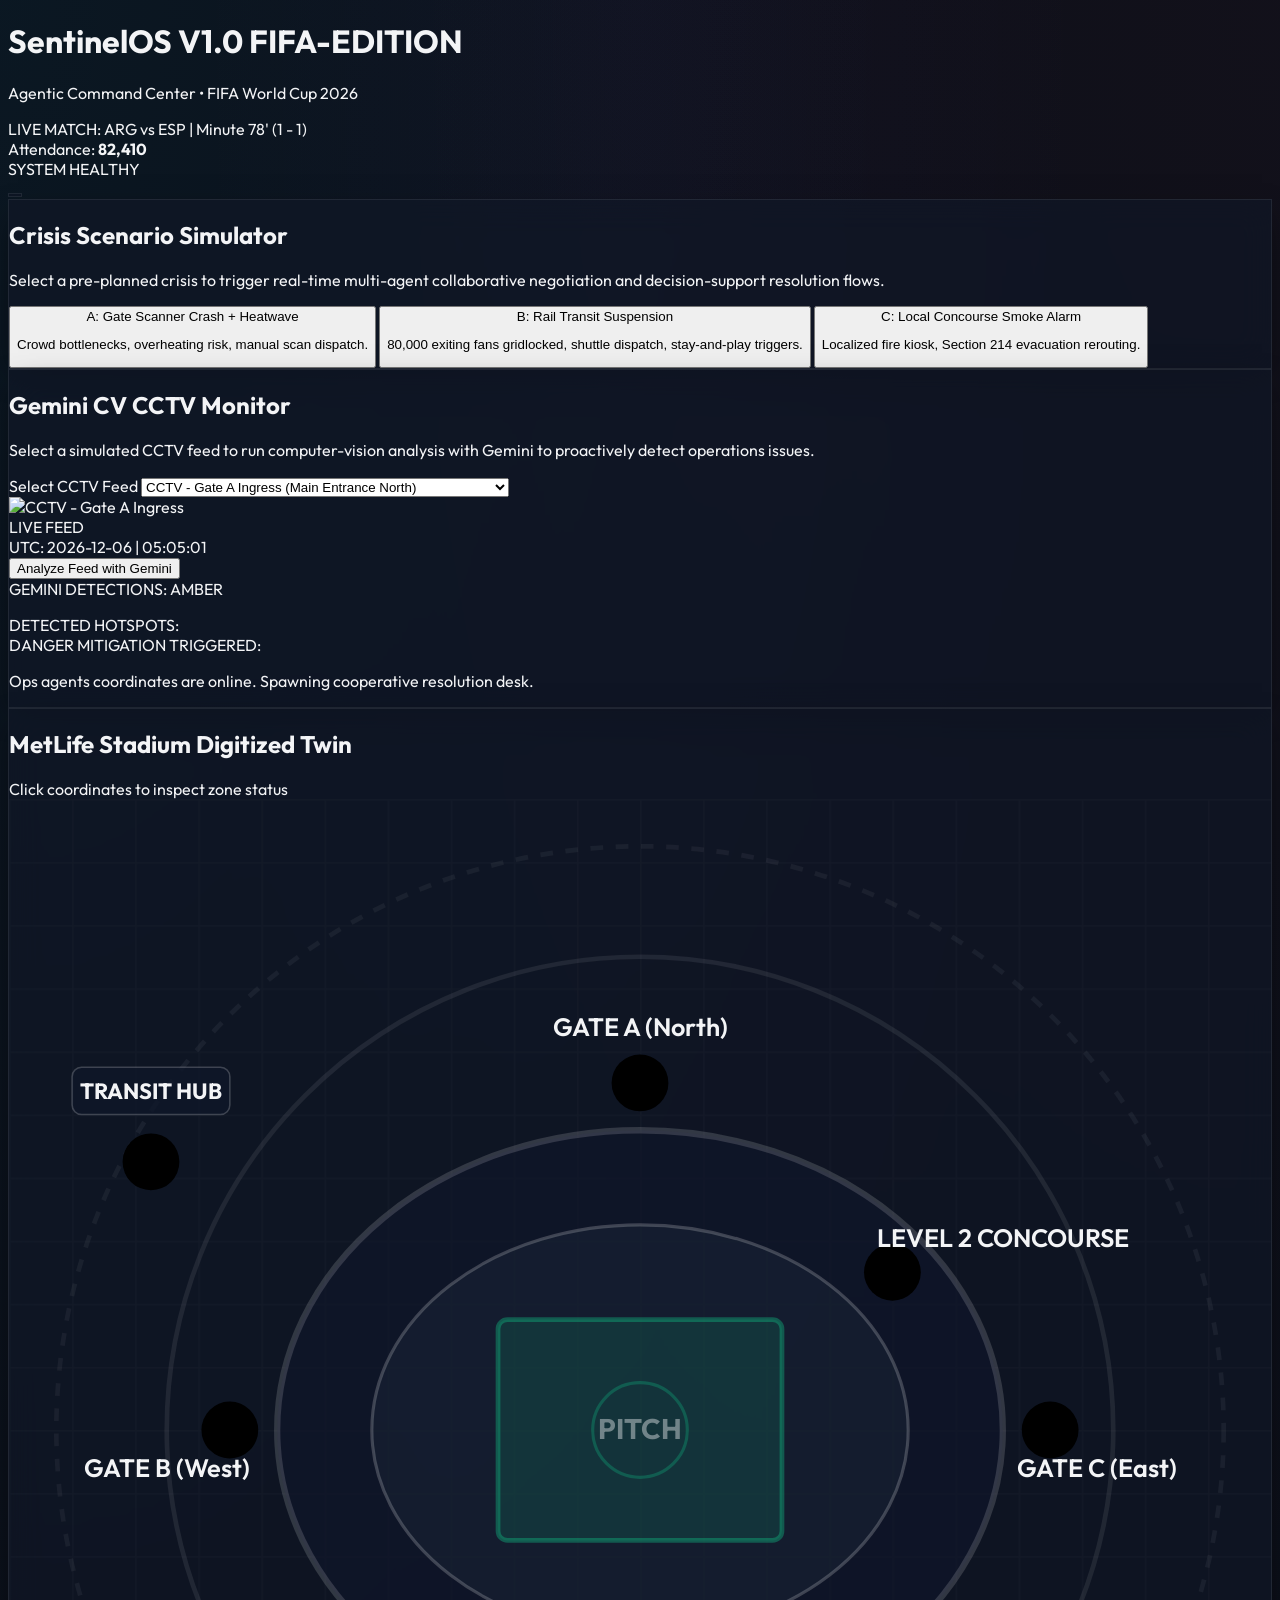
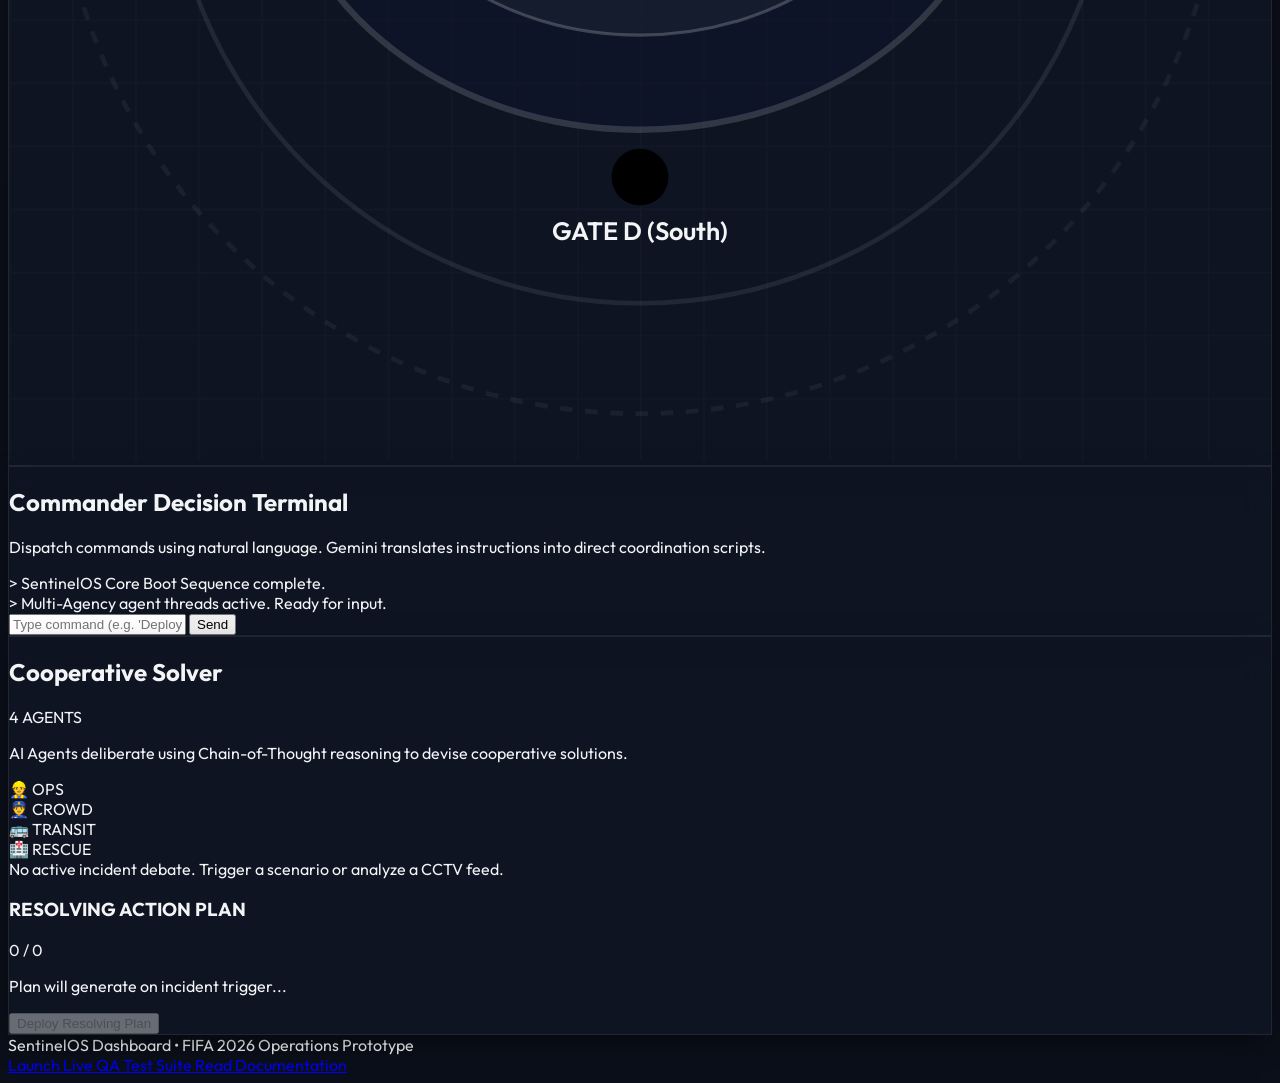
==== index.html @ 708c6722 "Initial commit: SentinelOS agentic command center for FIFA 2026" ====
<!DOCTYPE html>
<html lang="en">
<head>
  <meta charset="UTF-8">
  <meta name="viewport" content="width=device-width, initial-scale=1.0">
  <title>SentinelOS - FIFA World Cup 2026 Smart Stadium Command Center</title>
  
  <!-- SEO Meta Tags -->
  <meta name="description" content="An agentic multi-agent operational command center powered by Google Gemini for FIFA 2026 Smart Stadium Operations. Multimodal CCTV analysis, transit coordination, crowd dynamics, and emergency dispatch.">
  <meta name="author" content="Antigravity Elite Hackathon Team">

  <!-- Google Fonts -->
  <link rel="preconnect" href="https://fonts.googleapis.com">
  <link rel="preconnect" href="https://fonts.gstatic.com" crossorigin>
  <link href="https://fonts.googleapis.com/css2?family=Inter:wght@300;400;500;600;700&family=Outfit:wght@400;500;600;700;800&display=swap" rel="stylesheet">
  
  <!-- Tailwind CSS CDN -->
  <script src="https://cdn.tailwindcss.com"></script>
  <script>
    tailwind.config = {
      theme: {
        extend: {
          fontFamily: {
            sans: ['Inter', 'sans-serif'],
            display: ['Outfit', 'sans-serif'],
          }
        }
      }
    }
  </script>

  <!-- Lucide Icons -->
  <script src="https://unpkg.com/lucide@latest"></script>

  <!-- Custom Styles -->
  <link rel="stylesheet" href="styles.css">
</head>
<body class="min-h-screen flex flex-col font-sans">
  
  <!-- Header Bar -->
  <header class="w-full py-4 px-6 border-b border-[rgba(255,255,255,0.08)] bg-[rgba(10,15,25,0.8)] backdrop-blur-md sticky top-0 z-40 flex flex-wrap items-center justify-between gap-4">
    <div class="flex items-center gap-3">
      <div class="w-10 h-10 rounded-xl bg-gradient-to-tr from-cyan-500 to-purple-600 flex items-center justify-center shadow-lg shadow-cyan-500/20">
        <i data-lucide="shield" class="w-6 h-6 text-white"></i>
      </div>
      <div>
        <h1 class="text-xl font-bold font-display tracking-tight text-white flex items-center gap-2">
          SentinelOS 
          <span class="text-xs px-2 py-0.5 rounded-full bg-cyan-500/10 border border-cyan-500/30 text-cyan-400 font-sans font-medium">V1.0 FIFA-EDITION</span>
        </h1>
        <p class="text-xs text-gray-400">Agentic Command Center • FIFA World Cup 2026</p>
      </div>
    </div>

    <!-- Match Information / Match Status Dashboard -->
    <div class="hidden md:flex items-center gap-6 text-sm">
      <div class="px-4 py-2 rounded-xl bg-gray-900/50 border border-[rgba(255,255,255,0.05)] flex items-center gap-3">
        <span class="w-2.5 h-2.5 rounded-full bg-red-500 animate-pulse"></span>
        <span class="font-medium text-gray-200">LIVE MATCH: ARG vs ESP</span>
        <span class="text-gray-500">|</span>
        <span class="text-gray-300 font-mono">Minute 78' (1 - 1)</span>
      </div>
      <div class="flex items-center gap-2 text-gray-400">
        <i data-lucide="users" class="w-4 h-4 text-cyan-400"></i>
        <span>Attendance: <strong class="text-gray-200">82,410</strong></span>
      </div>
    </div>

    <!-- Right Controls -->
    <div class="flex items-center gap-3">
      <!-- Status Pill -->
      <div id="system-status-pill" class="flex items-center gap-2 px-3 py-1.5 rounded-full bg-emerald-500/10 border border-emerald-500/30 text-emerald-400 text-xs font-semibold">
        <span class="w-2 h-2 rounded-full bg-emerald-400 animate-ping"></span>
        <span>SYSTEM HEALTHY</span>
      </div>

      <!-- Config Button -->
      <button id="open-config-btn" class="p-2 rounded-xl glass-panel hover:bg-gray-800 text-gray-300 transition-all" aria-label="Open AI Model Configuration">
        <i data-lucide="settings" class="w-5 h-5"></i>
      </button>
    </div>
  </header>

  <!-- Main Layout Grid -->
  <main class="flex-1 p-6 grid grid-cols-1 lg:grid-cols-12 gap-6 max-w-[1800px] w-full mx-auto">
    
    <!-- LEFT COLUMN: Simulator Controls & CCTV Analytics (4 Columns) -->
    <section class="lg:col-span-4 flex flex-col gap-6" aria-label="Operations Control & CCTV Analytics">
      
      <!-- Incident Simulation Deck -->
      <div class="glass-panel p-5 rounded-2xl">
        <h2 class="text-lg font-bold font-display text-white mb-3 flex items-center gap-2">
          <i data-lucide="activity" class="w-5 h-5 text-purple-400"></i>
          Crisis Scenario Simulator
        </h2>
        <p class="text-xs text-gray-400 mb-4">
          Select a pre-planned crisis to trigger real-time multi-agent collaborative negotiation and decision-support resolution flows.
        </p>
        <div class="flex flex-col gap-3">
          <button onclick="triggerScenario('scenario-gate-bottleneck')" class="w-full text-left p-3 rounded-xl border border-[rgba(255,255,255,0.06)] hover:border-red-500/50 hover:bg-red-500/5 transition-all group flex items-start gap-3">
            <span class="p-2 rounded-lg bg-red-500/10 text-red-400 group-hover:scale-110 transition-transform">
              <i data-lucide="alert-triangle" class="w-4 h-4"></i>
            </span>
            <div>
              <div class="text-sm font-semibold text-gray-200">A: Gate Scanner Crash + Heatwave</div>
              <p class="text-xs text-gray-400 mt-0.5">Crowd bottlenecks, overheating risk, manual scan dispatch.</p>
            </div>
          </button>

          <button onclick="triggerScenario('scenario-transit-suspension')" class="w-full text-left p-3 rounded-xl border border-[rgba(255,255,255,0.06)] hover:border-amber-500/50 hover:bg-amber-500/5 transition-all group flex items-start gap-3">
            <span class="p-2 rounded-lg bg-amber-500/10 text-amber-400 group-hover:scale-110 transition-transform">
              <i data-lucide="train" class="w-4 h-4"></i>
            </span>
            <div>
              <div class="text-sm font-semibold text-gray-200">B: Rail Transit Suspension</div>
              <p class="text-xs text-gray-400 mt-0.5">80,000 exiting fans gridlocked, shuttle dispatch, stay-and-play triggers.</p>
            </div>
          </button>

          <button onclick="triggerScenario('scenario-fire-hazard')" class="w-full text-left p-3 rounded-xl border border-[rgba(255,255,255,0.06)] hover:border-orange-500/50 hover:bg-orange-500/5 transition-all group flex items-start gap-3">
            <span class="p-2 rounded-lg bg-orange-500/10 text-orange-400 group-hover:scale-110 transition-transform">
              <i data-lucide="flame" class="w-4 h-4"></i>
            </span>
            <div>
              <div class="text-sm font-semibold text-gray-200">C: Local Concourse Smoke Alarm</div>
              <p class="text-xs text-gray-400 mt-0.5">Localized fire kiosk, Section 214 evacuation rerouting.</p>
            </div>
          </button>
        </div>
      </div>

      <!-- Multimodal CCTV Analytics Module -->
      <div class="glass-panel p-5 rounded-2xl flex-1 flex flex-col">
        <h2 class="text-lg font-bold font-display text-white mb-3 flex items-center gap-2">
          <i data-lucide="eye" class="w-5 h-5 text-cyan-400"></i>
          Gemini CV CCTV Monitor
        </h2>
        <p class="text-xs text-gray-400 mb-4">
          Select a simulated CCTV feed to run computer-vision analysis with Gemini to proactively detect operations issues.
        </p>

        <!-- CCTV Selector -->
        <label for="cctv-feed-select" class="sr-only">Select CCTV Feed</label>
        <select id="cctv-feed-select" class="w-full bg-gray-900 border border-[rgba(255,255,255,0.1)] rounded-xl py-2 px-3 text-sm text-gray-200 focus:outline-none focus:border-cyan-400 mb-4">
          <!-- Populated by JS -->
        </select>

        <!-- Image Container -->
        <div class="relative w-full aspect-video rounded-xl overflow-hidden border border-[rgba(255,255,255,0.08)] bg-gray-950 mb-4">
          <img id="cctv-preview-image" src="" alt="Selected CCTV stream" class="w-full h-full object-cover">
          <div class="absolute top-3 left-3 bg-red-600/90 text-white font-mono text-[10px] px-2 py-0.5 rounded flex items-center gap-1.5 shadow">
            <span class="w-1.5 h-1.5 rounded-full bg-white animate-ping"></span>
            <span>LIVE FEED</span>
          </div>
          <div id="cctv-time" class="absolute bottom-3 right-3 bg-black/60 backdrop-blur font-mono text-[10px] px-2 py-0.5 rounded text-gray-300">
            <!-- Populated by JS -->
          </div>
        </div>

        <button id="cctv-analyze-btn" class="w-full py-2.5 px-4 rounded-xl bg-gradient-to-r from-cyan-500 to-blue-600 hover:from-cyan-400 hover:to-blue-500 text-white text-sm font-semibold flex items-center justify-center gap-2 shadow-lg shadow-cyan-500/25 transition-all">
          <i data-lucide="sparkles" class="w-4 h-4"></i>
          Analyze Feed with Gemini
        </button>

        <!-- Analysis Outputs (Hidden by default, shown on trigger) -->
        <div id="cctv-result-container" class="mt-4 flex-1 border-t border-[rgba(255,255,255,0.08)] pt-4 hidden flex-col gap-3">
          <div class="flex items-center justify-between">
            <span class="text-xs font-semibold text-gray-400">GEMINI DETECTIONS:</span>
            <span id="cv-threat-badge" class="text-[10px] px-2 py-0.5 rounded-full font-bold">AMBER</span>
          </div>
          
          <div class="p-3 bg-gray-900/60 border border-[rgba(255,255,255,0.04)] rounded-lg">
            <p id="cv-analysis-summary" class="text-xs text-gray-300 leading-relaxed"></p>
          </div>

          <!-- Highlight Coordinates list -->
          <div class="flex flex-col gap-1.5">
            <span class="text-[10px] font-bold text-gray-400">DETECTED HOTSPOTS:</span>
            <div id="cv-hotspots" class="grid grid-cols-2 gap-2">
              <!-- Populated by JS -->
            </div>
          </div>

          <!-- Action Dispatch Alert -->
          <div class="mt-auto p-3 bg-cyan-950/30 border border-cyan-800/30 rounded-xl flex items-start gap-2.5">
            <i data-lucide="bot" class="w-5 h-5 text-cyan-400 shrink-0 mt-0.5"></i>
            <div>
              <span class="text-[10px] font-bold text-cyan-400 block">DANGER MITIGATION TRIGGERED:</span>
              <p class="text-xs text-cyan-100">Ops agents coordinates are online. Spawning cooperative resolution desk.</p>
            </div>
          </div>
        </div>
      </div>
    </section>

    <!-- CENTER COLUMN: Interactive SVG Map & Natural Language Command Console (5 Columns) -->
    <section class="lg:col-span-5 flex flex-col gap-6" aria-label="Stadium Floor Plan & Operations Terminal">
      
      <!-- Interactive Stadium Map -->
      <div class="glass-panel p-5 rounded-2xl flex flex-col">
        <div class="flex items-center justify-between mb-4">
          <h2 class="text-lg font-bold font-display text-white flex items-center gap-2">
            <i data-lucide="map" class="w-5 h-5 text-cyan-400"></i>
            MetLife Stadium Digitized Twin
          </h2>
          <span class="text-[10px] text-gray-400">Click coordinates to inspect zone status</span>
        </div>

        <!-- SVG Map Plane -->
        <div class="relative w-full bg-gray-950 border border-[rgba(255,255,255,0.06)] rounded-xl aspect-square flex items-center justify-center p-4">
          
          <svg viewBox="0 0 400 400" class="w-full h-full text-gray-700 max-h-[360px]" aria-label="Interactive Stadium Map Grid">
            <!-- Grid Lines -->
            <defs>
              <pattern id="grid" width="20" height="20" patternUnits="userSpaceOnUse">
                <path d="M 20 0 L 0 0 0 20" fill="none" stroke="rgba(255, 255, 255, 0.02)" stroke-width="1"/>
              </pattern>
            </defs>
            <rect width="100%" height="100%" fill="url(#grid)" />

            <!-- Outer Transit Plaza Boundaries -->
            <circle cx="200" cy="200" r="185" fill="none" stroke="rgba(255, 255, 255, 0.05)" stroke-width="1.5" stroke-dasharray="4 4" />
            <circle cx="200" cy="200" r="150" fill="none" stroke="rgba(255, 255, 255, 0.08)" stroke-width="1.5" />

            <!-- Stadium Outer Bowl -->
            <ellipse cx="200" cy="200" rx="115" ry="95" fill="rgba(15, 23, 42, 0.6)" stroke="rgba(255, 255, 255, 0.15)" stroke-width="2" />
            <!-- Stadium Inner Seating Bowl -->
            <ellipse cx="200" cy="200" rx="85" ry="65" fill="rgba(30, 41, 59, 0.4)" stroke="rgba(255, 255, 255, 0.2)" stroke-width="1" />
            <!-- Football Pitch -->
            <rect x="155" y="165" width="90" height="70" rx="3" fill="rgba(16, 185, 129, 0.15)" stroke="rgba(16, 185, 129, 0.4)" stroke-width="1.5" />
            <circle cx="200" cy="200" r="15" fill="none" stroke="rgba(16, 185, 129, 0.3)" />

            <!-- Labels -->
            <text x="200" y="203" fill="rgba(255,255,255,0.4)" font-size="9" text-anchor="middle" font-weight="bold">PITCH</text>

            <!-- Map Interactive Hotspots -->
            <!-- Gate A (North) -->
            <g class="map-hotspot" id="hotspot-gate-a" onclick="inspectHotspot('Gate A')">
              <circle cx="200" cy="90" r="9" class="pulse-green" />
              <text x="200" y="75" fill="#f3f4f6" font-size="8" text-anchor="middle" font-weight="600">GATE A (North)</text>
            </g>

            <!-- Gate B (West) -->
            <g class="map-hotspot" id="hotspot-gate-b" onclick="inspectHotspot('Gate B')">
              <circle cx="70" cy="200" r="9" class="pulse-green" />
              <text x="50" y="215" fill="#f3f4f6" font-size="8" text-anchor="middle" font-weight="600">GATE B (West)</text>
            </g>

            <!-- Gate C (East) -->
            <g class="map-hotspot" id="hotspot-gate-c" onclick="inspectHotspot('Gate C')">
              <circle cx="330" cy="200" r="9" class="pulse-green" />
              <text x="345" y="215" fill="#f3f4f6" font-size="8" text-anchor="middle" font-weight="600">GATE C (East)</text>
            </g>

            <!-- Gate D (South) -->
            <g class="map-hotspot" id="hotspot-gate-d" onclick="inspectHotspot('Gate D')">
              <circle cx="200" cy="310" r="9" class="pulse-green" />
              <text x="200" y="330" fill="#f3f4f6" font-size="8" text-anchor="middle" font-weight="600">GATE D (South)</text>
            </g>

            <!-- Transit Terminal Hub (West Exterior) -->
            <g class="map-hotspot" id="hotspot-transit" onclick="inspectHotspot('Transit Platform')">
              <circle cx="45" cy="115" r="9" class="pulse-green" />
              <rect x="20" y="85" width="50" height="15" rx="3" fill="rgba(15, 23, 42, 0.8)" stroke="rgba(255,255,255,0.2)" stroke-width="0.5"/>
              <text x="45" y="95" fill="#f3f4f6" font-size="7" text-anchor="middle" font-weight="bold">TRANSIT HUB</text>
            </g>

            <!-- Concourse Level 2 East Corridor -->
            <g class="map-hotspot" id="hotspot-concourse-e" onclick="inspectHotspot('Concourse Level 2 East')">
              <circle cx="280" cy="150" r="9" class="pulse-green" />
              <text x="315" y="142" fill="#f3f4f6" font-size="8" text-anchor="middle" font-weight="600">LEVEL 2 CONCOURSE</text>
            </g>
          </svg>
        </div>
      </div>

      <!-- Command Console Interface -->
      <div class="glass-panel p-5 rounded-2xl flex-1 flex flex-col">
        <h2 class="text-lg font-bold font-display text-white mb-2 flex items-center gap-2">
          <i data-lucide="terminal" class="w-5 h-5 text-purple-400"></i>
          Commander Decision Terminal
        </h2>
        <p class="text-xs text-gray-400 mb-4">
          Dispatch commands using natural language. Gemini translates instructions into direct coordination scripts.
        </p>

        <!-- Console Log -->
        <div id="console-chat-log" class="flex-1 overflow-y-auto max-h-[190px] border border-[rgba(255,255,255,0.06)] bg-black/40 rounded-xl p-3 mb-4 text-xs font-mono flex flex-col gap-2 custom-scrollbar">
          <div class="text-cyan-400">&gt; SentinelOS Core Boot Sequence complete.</div>
          <div class="text-cyan-400">&gt; Multi-Agency agent threads active. Ready for input.</div>
        </div>

        <!-- Command Form Input -->
        <form id="commander-console-form" class="flex gap-2">
          <input type="text" id="console-command-input" placeholder="Type command (e.g. 'Deploy medical cart to Gate D')" class="flex-1 bg-gray-900 border border-[rgba(255,255,255,0.1)] rounded-xl py-2 px-3 text-sm text-gray-200 focus:outline-none focus:border-cyan-400" required>
          <button type="submit" class="py-2 px-4 rounded-xl bg-purple-600 hover:bg-purple-500 text-white text-sm font-semibold flex items-center gap-1.5 transition-all">
            <i data-lucide="send" class="w-4 h-4"></i>
            Send
          </button>
        </form>
      </div>
    </section>

    <!-- RIGHT COLUMN: Multi-Agent Collaboration Desk (3 Columns) -->
    <section class="lg:col-span-3 flex flex-col gap-6" aria-label="AI Multi-Agent Team Collaboration Space">
      
      <div class="glass-panel p-5 rounded-2xl flex-1 flex flex-col">
        <div class="flex items-center justify-between mb-2">
          <h2 class="text-lg font-bold font-display text-white flex items-center gap-2">
            <i data-lucide="message-square" class="w-5 h-5 text-purple-400"></i>
            Cooperative Solver
          </h2>
          <!-- Online indicator -->
          <span class="flex items-center gap-1.5 text-[10px] text-emerald-400 font-bold bg-emerald-500/10 px-2 py-0.5 rounded-full">
            <span class="w-1.5 h-1.5 rounded-full bg-emerald-400"></span>
            4 AGENTS
          </span>
        </div>
        <p class="text-xs text-gray-400 mb-4">
          AI Agents deliberate using Chain-of-Thought reasoning to devise cooperative solutions.
        </p>

        <!-- Active Agents Indicators -->
        <div class="grid grid-cols-4 gap-2 mb-4">
          <div class="p-2 rounded-lg bg-gray-900 border border-[rgba(255,255,255,0.05)] text-center flex flex-col items-center gap-1">
            <span class="text-lg" aria-hidden="true">👷</span>
            <span class="text-[8px] font-bold text-gray-400">OPS</span>
          </div>
          <div class="p-2 rounded-lg bg-gray-900 border border-[rgba(255,255,255,0.05)] text-center flex flex-col items-center gap-1">
            <span class="text-lg" aria-hidden="true">👮</span>
            <span class="text-[8px] font-bold text-gray-400">CROWD</span>
          </div>
          <div class="p-2 rounded-lg bg-gray-900 border border-[rgba(255,255,255,0.05)] text-center flex flex-col items-center gap-1">
            <span class="text-lg" aria-hidden="true">🚌</span>
            <span class="text-[8px] font-bold text-gray-400">TRANSIT</span>
          </div>
          <div class="p-2 rounded-lg bg-gray-900 border border-[rgba(255,255,255,0.05)] text-center flex flex-col items-center gap-1">
            <span class="text-lg" aria-hidden="true">🏥</span>
            <span class="text-[8px] font-bold text-gray-400">RESCUE</span>
          </div>
        </div>

        <!-- Agent Discussion Feed -->
        <div id="agent-debate-feed" class="flex-1 overflow-y-auto max-h-[310px] border border-[rgba(255,255,255,0.06)] bg-black/25 rounded-xl p-3 mb-4 text-xs flex flex-col gap-2 custom-scrollbar">
          <div class="text-gray-400 italic text-center py-6">No active incident debate. Trigger a scenario or analyze a CCTV feed.</div>
        </div>

        <!-- Actions Synthesis Output -->
        <div class="border-t border-[rgba(255,255,255,0.08)] pt-4">
          <div class="flex items-center justify-between mb-3">
            <h3 class="text-xs font-bold text-gray-300 tracking-wider">RESOLVING ACTION PLAN</h3>
            <span id="actions-counter" class="text-[10px] bg-purple-500/25 text-purple-300 font-semibold px-2 py-0.5 rounded">0 / 0</span>
          </div>

          <div id="actions-checklist" class="flex flex-col gap-2 max-h-[140px] overflow-y-auto custom-scrollbar mb-4 pr-1">
            <!-- Populated by JS -->
            <p class="text-xs text-gray-500 italic">Plan will generate on incident trigger...</p>
          </div>

          <button id="execute-actions-btn" disabled class="w-full py-2.5 px-4 rounded-xl bg-purple-600 hover:bg-purple-500 disabled:opacity-40 disabled:hover:bg-purple-600 text-white text-xs font-semibold flex items-center justify-center gap-1.5 shadow transition-all">
            <i data-lucide="play" class="w-4 h-4"></i>
            Deploy Resolving Plan
          </button>
        </div>
      </div>
    </section>
  </main>

  <!-- CONFIGURATION MODAL (WCAG 2.2 Compliant) -->
  <dialog id="config-modal" class="bg-gray-900 border border-[rgba(255,255,255,0.15)] rounded-2xl p-6 text-white max-w-md w-full shadow-2xl backdrop:bg-black/80">
    <div class="flex items-center justify-between mb-4">
      <h2 class="text-lg font-bold font-display flex items-center gap-2">
        <i data-lucide="sparkles" class="w-5 h-5 text-cyan-400"></i>
        AI Model Parameters
      </h2>
      <button id="close-config-btn" class="text-gray-400 hover:text-white" aria-label="Close settings dialog">
        <i data-lucide="x" class="w-5 h-5"></i>
      </button>
    </div>

    <div class="flex flex-col gap-4">
      <!-- Mode Toggle -->
      <div>
        <label for="ai-mode-toggle" class="block text-xs font-bold text-gray-400 mb-2">INTEGRATION MODE</label>
        <select id="ai-mode-toggle" class="w-full bg-gray-950 border border-[rgba(255,255,255,0.1)] rounded-xl py-2.5 px-3 text-sm focus:outline-none focus:border-cyan-400">
          <option value="simulated">High-Fidelity Simulated Sandbox (No Key Required)</option>
          <option value="live">Live Gemini API Integration (API Key Required)</option>
        </select>
      </div>

      <!-- API Key Field -->
      <div id="api-key-container" class="hidden">
        <label for="gemini-api-key" class="block text-xs font-bold text-gray-400 mb-2">GEMINI API KEY</label>
        <input type="password" id="gemini-api-key" placeholder="AIzaSy..." class="w-full bg-gray-950 border border-[rgba(255,255,255,0.1)] rounded-xl py-2.5 px-3 text-sm text-gray-200 focus:outline-none focus:border-cyan-400">
        <p class="text-[10px] text-gray-500 mt-1">Your key is stored locally in the browser storage and runs client-side calls directly to Google's endpoints.</p>
      </div>

      <!-- Model Selector -->
      <div>
        <label for="gemini-model-select" class="block text-xs font-bold text-gray-400 mb-2">MODEL ARCHITECTURE</label>
        <select id="gemini-model-select" class="w-full bg-gray-950 border border-[rgba(255,255,255,0.1)] rounded-xl py-2.5 px-3 text-sm focus:outline-none focus:border-cyan-400">
          <option value="gemini-2.5-flash">Gemini 2.5 Flash (Recommended - Multimodal Speed)</option>
          <option value="gemini-2.5-pro">Gemini 2.5 Pro (Extreme Reasoning & Analysis)</option>
          <option value="gemini-1.5-flash">Gemini 1.5 Flash</option>
        </select>
      </div>

      <button id="save-config-btn" class="w-full py-2.5 rounded-xl bg-cyan-500 hover:bg-cyan-400 text-white font-semibold text-sm transition-all mt-2">
        Apply Configurations
      </button>
    </div>
  </dialog>

  <!-- Testing Link Footer -->
  <footer class="w-full py-3 px-6 border-t border-[rgba(255,255,255,0.06)] text-center text-xs text-gray-500 flex justify-between items-center flex-wrap gap-2 bg-[rgba(10,15,25,0.2)]">
    <div>SentinelOS Dashboard • FIFA 2026 Operations Prototype</div>
    <div class="flex items-center gap-4">
      <a href="test_suite.html" class="text-cyan-400 hover:underline flex items-center gap-1" target="_blank">
        <i data-lucide="test-tube" class="w-3.5 h-3.5"></i> Launch Live QA Test Suite
      </a>
      <a href="README.md" class="text-gray-400 hover:underline flex items-center gap-1" target="_blank">
        <i data-lucide="book-open" class="w-3.5 h-3.5"></i> Read Documentation
      </a>
    </div>
  </footer>

  <!-- Script Bindings -->
  <script src="mockData.js"></script>
  <script src="app.js"></script>

  <!-- Initialize Lucide Icons -->
  <script>
    lucide.createIcons();
  </script>
</body>
</html>
---- styles.css ----
/* 
 * SentinelOS - Custom Dark Mode Stylesheet
 * Incorporates Glassmorphism, Material Design 3 color hierarchies,
 * and high-fidelity custom micro-animations.
 */

:root {
  --bg-color: #0b0f19;
  --surface-color: rgba(17, 24, 39, 0.7);
  --border-color: rgba(255, 255, 255, 0.08);
  
  --primary: #06b6d4;      /* Cyan - Security / Active */
  --secondary: #a855f7;    /* Violet - Operations */
  --accent-red: #ef4444;   /* Red - Emergency / Red Alerts */
  --accent-amber: #f59e0b; /* Amber - Warning / Amber Alerts */
  --accent-green: #10b981; /* Green - Clear / Active */
  
  --primary-glow: rgba(6, 182, 212, 0.25);
  --secondary-glow: rgba(168, 85, 247, 0.2);
  --red-glow: rgba(239, 68, 68, 0.3);
  --amber-glow: rgba(245, 158, 11, 0.25);
  --green-glow: rgba(16, 185, 129, 0.25);
}

body {
  background-color: var(--bg-color);
  background-image: 
    radial-gradient(at 0% 0%, rgba(6, 182, 212, 0.05) 0px, transparent 50%),
    radial-gradient(at 50% 0%, rgba(168, 85, 247, 0.03) 0px, transparent 50%),
    radial-gradient(at 100% 0%, rgba(239, 68, 68, 0.03) 0px, transparent 50%);
  font-family: 'Outfit', 'Inter', system-ui, -apple-system, sans-serif;
  color: #f3f4f6;
  overflow-x: hidden;
}

/* Glassmorphism Panels */
.glass-panel {
  background: var(--surface-color);
  backdrop-filter: blur(16px);
  -webkit-backdrop-filter: blur(16px);
  border: 1px solid var(--border-color);
  box-shadow: 0 10px 30px -10px rgba(0, 0, 0, 0.7);
  transition: all 0.3s cubic-bezier(0.4, 0, 0.2, 1);
}

.glass-panel:hover {
  border-color: rgba(255, 255, 255, 0.15);
}

/* Glowing Neon Borders */
.neon-border-cyan {
  border: 1px solid rgba(6, 182, 212, 0.3);
  box-shadow: 0 0 15px rgba(6, 182, 212, 0.15);
}
.neon-border-purple {
  border: 1px solid rgba(168, 85, 247, 0.3);
  box-shadow: 0 0 15px rgba(168, 85, 247, 0.15);
}
.neon-border-red {
  border: 1px solid rgba(239, 68, 68, 0.4);
  box-shadow: 0 0 15px rgba(239, 68, 68, 0.2);
}
.neon-border-amber {
  border: 1px solid rgba(245, 158, 11, 0.4);
  box-shadow: 0 0 15px rgba(245, 158, 11, 0.15);
}
.neon-border-green {
  border: 1px solid rgba(16, 185, 129, 0.4);
  box-shadow: 0 0 15px rgba(16, 185, 129, 0.15);
}

/* Interactive Map Hotspots */
.map-hotspot {
  cursor: pointer;
  transition: all 0.3s ease;
}

.map-hotspot circle {
  transition: all 0.3s ease;
}

.map-hotspot:hover circle {
  r: 12px;
  stroke-width: 4px;
}

.pulse-green {
  animation: pulse-green-glow 2s infinite;
}

.pulse-amber {
  animation: pulse-amber-glow 2s infinite;
}

.pulse-red {
  animation: pulse-red-glow 2s infinite;
}

@keyframes pulse-green-glow {
  0% {
    fill: var(--accent-green);
    filter: drop-shadow(0 0 2px var(--accent-green));
  }
  50% {
    fill: #34d399;
    filter: drop-shadow(0 0 10px var(--accent-green));
  }
  100% {
    fill: var(--accent-green);
    filter: drop-shadow(0 0 2px var(--accent-green));
  }
}

@keyframes pulse-amber-glow {
  0% {
    fill: var(--accent-amber);
    filter: drop-shadow(0 0 2px var(--accent-amber));
  }
  50% {
    fill: #fbbf24;
    filter: drop-shadow(0 0 10px var(--accent-amber));
  }
  100% {
    fill: var(--accent-amber);
    filter: drop-shadow(0 0 2px var(--accent-amber));
  }
}

@keyframes pulse-red-glow {
  0% {
    fill: var(--accent-red);
    filter: drop-shadow(0 0 2px var(--accent-red));
  }
  50% {
    fill: #f87171;
    filter: drop-shadow(0 0 10px var(--accent-red));
  }
  100% {
    fill: var(--accent-red);
    filter: drop-shadow(0 0 2px var(--accent-red));
  }
}

/* Agent Dialogue Styling */
.agent-message {
  border-radius: 12px;
  padding: 10px 14px;
  margin-bottom: 12px;
  font-size: 0.925rem;
  line-height: 1.4;
  position: relative;
  animation: slide-up 0.25s ease-out forwards;
}

@keyframes slide-up {
  from {
    opacity: 0;
    transform: translateY(10px);
  }
  to {
    opacity: 1;
    transform: translateY(0);
  }
}

.custom-scrollbar::-webkit-scrollbar {
  width: 5px;
}

.custom-scrollbar::-webkit-scrollbar-track {
  background: rgba(0, 0, 0, 0.15);
  border-radius: 10px;
}

.custom-scrollbar::-webkit-scrollbar-thumb {
  background: rgba(255, 255, 255, 0.15);
  border-radius: 10px;
}

.custom-scrollbar::-webkit-scrollbar-thumb:hover {
  background: rgba(255, 255, 255, 0.3);
}

/* Typing Indicator Animation */
.typing-dot {
  display: inline-block;
  width: 6px;
  height: 6px;
  border-radius: 50%;
  margin-right: 3px;
  background: #9ca3af;
  animation: wave 1.3s linear infinite;
}

.typing-dot:nth-child(2) {
  animation-delay: -1.1s;
}

.typing-dot:nth-child(3) {
  animation-delay: -0.9s;
}

@keyframes wave {
  0%, 60%, 100% {
    transform: translateY(0);
  }
  30% {
    transform: translateY(-4px);
  }
}

/* Custom Header Badge Pulsing */
.alert-pill {
  position: relative;
}

.alert-pill::after {
  content: '';
  position: absolute;
  top: 0;
  right: 0;
  width: 8px;
  height: 8px;
  border-radius: 50%;
  background-color: var(--accent-red);
  box-shadow: 0 0 8px var(--accent-red);
  animation: scale-pulsate 1.5s infinite;
}

@keyframes scale-pulsate {
  0% { transform: scale(0.8); opacity: 0.5; }
  50% { transform: scale(1.3); opacity: 1; }
  100% { transform: scale(0.8); opacity: 0.5; }
}

/* Skeleton Screens for Loading State */
.skeleton {
  background: linear-gradient(90deg, rgba(255,255,255,0.03) 25%, rgba(255,255,255,0.08) 50%, rgba(255,255,255,0.03) 75%);
  background-size: 200% 100%;
  animation: loading-skeleton 1.5s infinite;
  border-radius: 4px;
}

@keyframes loading-skeleton {
  0% { background-position: 200% 0; }
  100% { background-position: -200% 0; }
}

/* Accessibility Focus Indicators */
button:focus-visible, input:focus-visible, select:focus-visible {
  outline: 2px solid var(--primary);
  outline-offset: 2px;
}
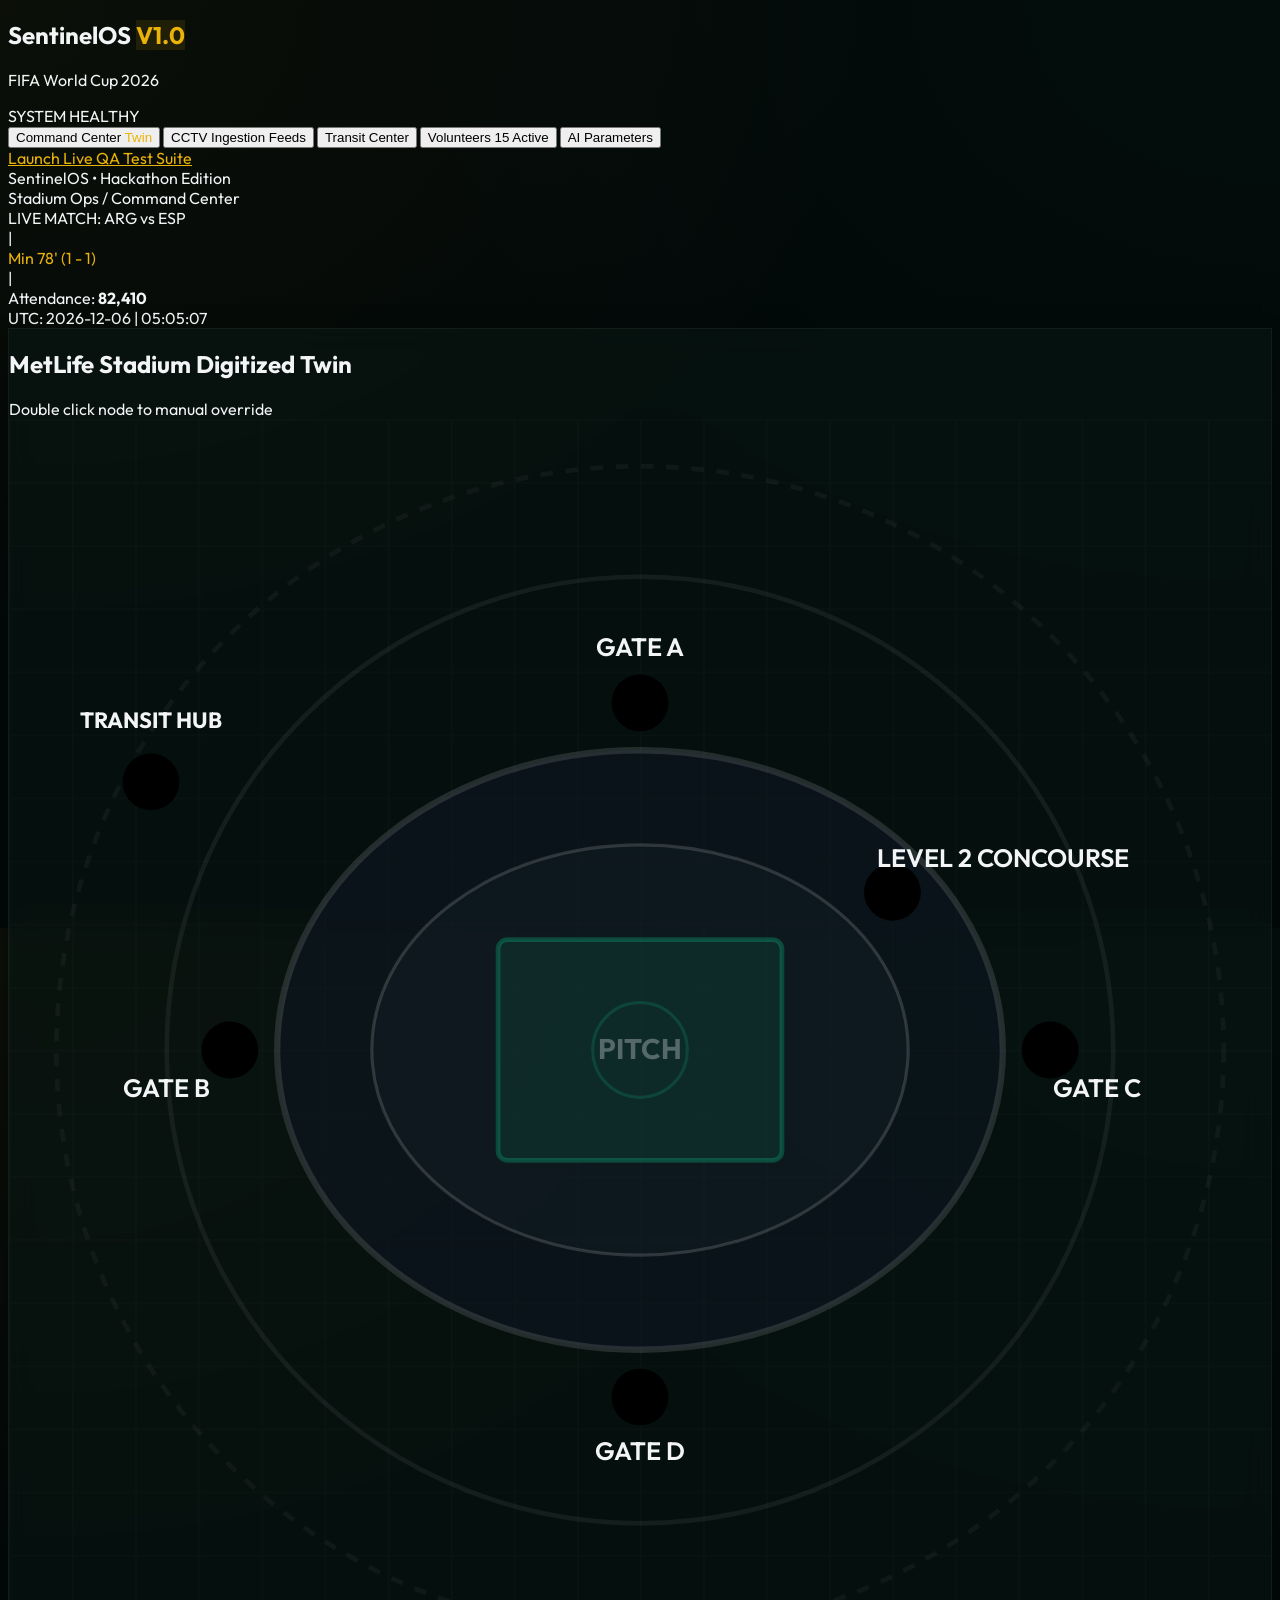
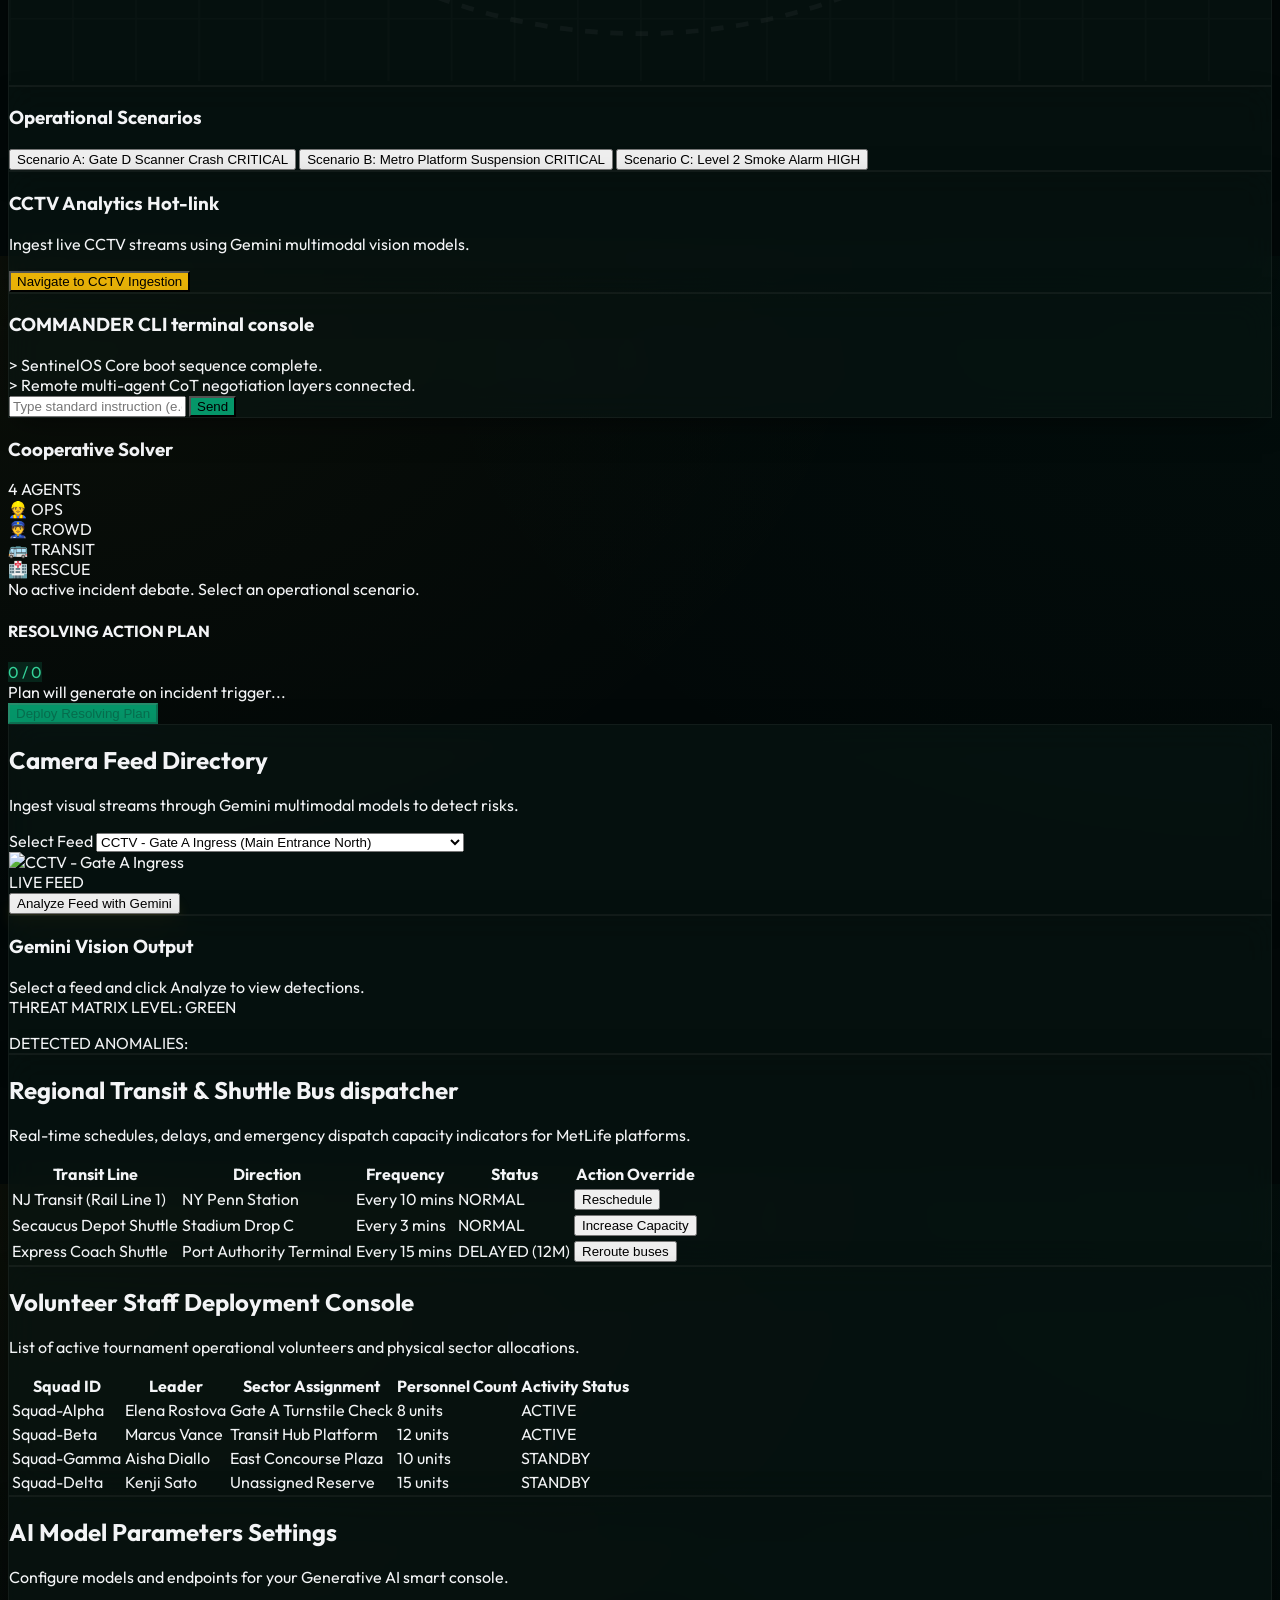
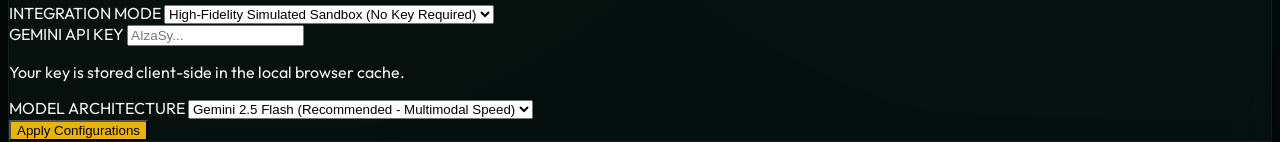
==== commit db181ea9: "Redesign UI to full-screen sidebar terminal layout and implement World Cup Green & Gold color theme" ====
--- a/index.html
+++ b/index.html
@@ -12,7 +12,7 @@
   <!-- Google Fonts -->
   <link rel="preconnect" href="https://fonts.googleapis.com">
   <link rel="preconnect" href="https://fonts.gstatic.com" crossorigin>
-  <link href="https://fonts.googleapis.com/css2?family=Inter:wght@300;400;500;600;700&family=Outfit:wght@400;500;600;700;800&display=swap" rel="stylesheet">
+  <link href="https://fonts.googleapis.com/css2?family=Inter:wght@300;400;500;600;700&family=Outfit:wght@400;500;600;700;800&family=Fira+Code:wght@400;500;600&display=swap" rel="stylesheet">
   
   <!-- Tailwind CSS CDN -->
   <script src="https://cdn.tailwindcss.com"></script>
@@ -23,6 +23,7 @@
           fontFamily: {
             sans: ['Inter', 'sans-serif'],
             display: ['Outfit', 'sans-serif'],
+            mono: ['Fira Code', 'monospace']
           }
         }
       }
@@ -35,394 +36,520 @@
   <!-- Custom Styles -->
   <link rel="stylesheet" href="styles.css">
 </head>
-<body class="min-h-screen flex flex-col font-sans">
+<body class="min-h-screen flex bg-[#030712] text-gray-200 overflow-hidden font-sans">
   
-  <!-- Header Bar -->
-  <header class="w-full py-4 px-6 border-b border-[rgba(255,255,255,0.08)] bg-[rgba(10,15,25,0.8)] backdrop-blur-md sticky top-0 z-40 flex flex-wrap items-center justify-between gap-4">
-    <div class="flex items-center gap-3">
-      <div class="w-10 h-10 rounded-xl bg-gradient-to-tr from-cyan-500 to-purple-600 flex items-center justify-center shadow-lg shadow-cyan-500/20">
-        <i data-lucide="shield" class="w-6 h-6 text-white"></i>
+  <!-- SIDEBAR NAVIGATION PANEL (Fixed Left) -->
+  <aside class="w-64 border-r border-[rgba(255,255,255,0.06)] bg-[#070a13] flex flex-col shrink-0 select-none z-30" aria-label="Sidebar Navigation">
+    
+    <!-- Title / Branding Header -->
+    <div class="p-5 border-b border-[rgba(255,255,255,0.06)] flex items-center gap-3">
+      <div class="w-9 h-9 rounded-lg bg-gradient-to-tr from-cyan-500 to-purple-600 flex items-center justify-center shadow-lg shadow-cyan-500/20 shrink-0">
+        <i data-lucide="shield" class="w-5 h-5 text-white"></i>
       </div>
       <div>
-        <h1 class="text-xl font-bold font-display tracking-tight text-white flex items-center gap-2">
-          SentinelOS 
-          <span class="text-xs px-2 py-0.5 rounded-full bg-cyan-500/10 border border-cyan-500/30 text-cyan-400 font-sans font-medium">V1.0 FIFA-EDITION</span>
+        <h1 class="text-sm font-bold font-display tracking-tight text-white flex items-center gap-1.5">
+          SentinelOS
+          <span class="text-[9px] px-1.5 py-0.2 rounded bg-cyan-500/10 border border-cyan-500/30 text-cyan-400 font-sans font-medium">V1.0</span>
         </h1>
-        <p class="text-xs text-gray-400">Agentic Command Center • FIFA World Cup 2026</p>
+        <p class="text-[10px] text-gray-400">FIFA World Cup 2026</p>
       </div>
     </div>
 
-    <!-- Match Information / Match Status Dashboard -->
-    <div class="hidden md:flex items-center gap-6 text-sm">
-      <div class="px-4 py-2 rounded-xl bg-gray-900/50 border border-[rgba(255,255,255,0.05)] flex items-center gap-3">
-        <span class="w-2.5 h-2.5 rounded-full bg-red-500 animate-pulse"></span>
-        <span class="font-medium text-gray-200">LIVE MATCH: ARG vs ESP</span>
-        <span class="text-gray-500">|</span>
-        <span class="text-gray-300 font-mono">Minute 78' (1 - 1)</span>
-      </div>
-      <div class="flex items-center gap-2 text-gray-400">
-        <i data-lucide="users" class="w-4 h-4 text-cyan-400"></i>
-        <span>Attendance: <strong class="text-gray-200">82,410</strong></span>
+    <!-- System Status Pill -->
+    <div class="px-5 pt-4 pb-2">
+      <div id="system-status-pill" class="flex items-center gap-2 px-3 py-2 rounded-xl bg-emerald-500/5 border border-emerald-500/25 text-emerald-400 text-[10px] font-bold">
+        <span class="w-1.5 h-1.5 rounded-full bg-emerald-400 animate-ping"></span>
+        <span>SYSTEM HEALTHY</span>
       </div>
     </div>
 
-    <!-- Right Controls -->
-    <div class="flex items-center gap-3">
-      <!-- Status Pill -->
-      <div id="system-status-pill" class="flex items-center gap-2 px-3 py-1.5 rounded-full bg-emerald-500/10 border border-emerald-500/30 text-emerald-400 text-xs font-semibold">
-        <span class="w-2 h-2 rounded-full bg-emerald-400 animate-ping"></span>
-        <span>SYSTEM HEALTHY</span>
-      </div>
-
-      <!-- Config Button -->
-      <button id="open-config-btn" class="p-2 rounded-xl glass-panel hover:bg-gray-800 text-gray-300 transition-all" aria-label="Open AI Model Configuration">
-        <i data-lucide="settings" class="w-5 h-5"></i>
+    <!-- Navigation List Links -->
+    <nav class="flex-1 px-3 py-3 flex flex-col gap-1.5">
+      <button onclick="switchTab('command')" id="nav-command" class="w-full flex items-center justify-between py-2 px-3.5 rounded-xl text-xs font-semibold bg-[rgba(255,255,255,0.06)] text-white hover:bg-[rgba(255,255,255,0.04)] transition-all group">
+        <span class="flex items-center gap-2.5">
+          <i data-lucide="layout-dashboard" class="w-4 h-4 text-cyan-400 group-hover:scale-110 transition-transform"></i>
+          <span>Command Center</span>
+        </span>
+        <span class="text-[9px] bg-cyan-500/20 text-cyan-400 px-1.5 py-0.2 rounded">Twin</span>
       </button>
-    </div>
-  </header>
-
-  <!-- Main Layout Grid -->
-  <main class="flex-1 p-6 grid grid-cols-1 lg:grid-cols-12 gap-6 max-w-[1800px] w-full mx-auto">
-    
-    <!-- LEFT COLUMN: Simulator Controls & CCTV Analytics (4 Columns) -->
-    <section class="lg:col-span-4 flex flex-col gap-6" aria-label="Operations Control & CCTV Analytics">
-      
-      <!-- Incident Simulation Deck -->
-      <div class="glass-panel p-5 rounded-2xl">
-        <h2 class="text-lg font-bold font-display text-white mb-3 flex items-center gap-2">
-          <i data-lucide="activity" class="w-5 h-5 text-purple-400"></i>
-          Crisis Scenario Simulator
-        </h2>
-        <p class="text-xs text-gray-400 mb-4">
-          Select a pre-planned crisis to trigger real-time multi-agent collaborative negotiation and decision-support resolution flows.
-        </p>
-        <div class="flex flex-col gap-3">
-          <button onclick="triggerScenario('scenario-gate-bottleneck')" class="w-full text-left p-3 rounded-xl border border-[rgba(255,255,255,0.06)] hover:border-red-500/50 hover:bg-red-500/5 transition-all group flex items-start gap-3">
-            <span class="p-2 rounded-lg bg-red-500/10 text-red-400 group-hover:scale-110 transition-transform">
-              <i data-lucide="alert-triangle" class="w-4 h-4"></i>
-            </span>
-            <div>
-              <div class="text-sm font-semibold text-gray-200">A: Gate Scanner Crash + Heatwave</div>
-              <p class="text-xs text-gray-400 mt-0.5">Crowd bottlenecks, overheating risk, manual scan dispatch.</p>
-            </div>
-          </button>
-
-          <button onclick="triggerScenario('scenario-transit-suspension')" class="w-full text-left p-3 rounded-xl border border-[rgba(255,255,255,0.06)] hover:border-amber-500/50 hover:bg-amber-500/5 transition-all group flex items-start gap-3">
-            <span class="p-2 rounded-lg bg-amber-500/10 text-amber-400 group-hover:scale-110 transition-transform">
-              <i data-lucide="train" class="w-4 h-4"></i>
-            </span>
-            <div>
-              <div class="text-sm font-semibold text-gray-200">B: Rail Transit Suspension</div>
-              <p class="text-xs text-gray-400 mt-0.5">80,000 exiting fans gridlocked, shuttle dispatch, stay-and-play triggers.</p>
-            </div>
-          </button>
-
-          <button onclick="triggerScenario('scenario-fire-hazard')" class="w-full text-left p-3 rounded-xl border border-[rgba(255,255,255,0.06)] hover:border-orange-500/50 hover:bg-orange-500/5 transition-all group flex items-start gap-3">
-            <span class="p-2 rounded-lg bg-orange-500/10 text-orange-400 group-hover:scale-110 transition-transform">
-              <i data-lucide="flame" class="w-4 h-4"></i>
-            </span>
-            <div>
-              <div class="text-sm font-semibold text-gray-200">C: Local Concourse Smoke Alarm</div>
-              <p class="text-xs text-gray-400 mt-0.5">Localized fire kiosk, Section 214 evacuation rerouting.</p>
-            </div>
-          </button>
-        </div>
-      </div>
-
-      <!-- Multimodal CCTV Analytics Module -->
-      <div class="glass-panel p-5 rounded-2xl flex-1 flex flex-col">
-        <h2 class="text-lg font-bold font-display text-white mb-3 flex items-center gap-2">
-          <i data-lucide="eye" class="w-5 h-5 text-cyan-400"></i>
-          Gemini CV CCTV Monitor
-        </h2>
-        <p class="text-xs text-gray-400 mb-4">
-          Select a simulated CCTV feed to run computer-vision analysis with Gemini to proactively detect operations issues.
-        </p>
-
-        <!-- CCTV Selector -->
-        <label for="cctv-feed-select" class="sr-only">Select CCTV Feed</label>
-        <select id="cctv-feed-select" class="w-full bg-gray-900 border border-[rgba(255,255,255,0.1)] rounded-xl py-2 px-3 text-sm text-gray-200 focus:outline-none focus:border-cyan-400 mb-4">
-          <!-- Populated by JS -->
-        </select>
-
-        <!-- Image Container -->
-        <div class="relative w-full aspect-video rounded-xl overflow-hidden border border-[rgba(255,255,255,0.08)] bg-gray-950 mb-4">
-          <img id="cctv-preview-image" src="" alt="Selected CCTV stream" class="w-full h-full object-cover">
-          <div class="absolute top-3 left-3 bg-red-600/90 text-white font-mono text-[10px] px-2 py-0.5 rounded flex items-center gap-1.5 shadow">
-            <span class="w-1.5 h-1.5 rounded-full bg-white animate-ping"></span>
-            <span>LIVE FEED</span>
-          </div>
-          <div id="cctv-time" class="absolute bottom-3 right-3 bg-black/60 backdrop-blur font-mono text-[10px] px-2 py-0.5 rounded text-gray-300">
-            <!-- Populated by JS -->
-          </div>
-        </div>
-
-        <button id="cctv-analyze-btn" class="w-full py-2.5 px-4 rounded-xl bg-gradient-to-r from-cyan-500 to-blue-600 hover:from-cyan-400 hover:to-blue-500 text-white text-sm font-semibold flex items-center justify-center gap-2 shadow-lg shadow-cyan-500/25 transition-all">
-          <i data-lucide="sparkles" class="w-4 h-4"></i>
-          Analyze Feed with Gemini
-        </button>
-
-        <!-- Analysis Outputs (Hidden by default, shown on trigger) -->
-        <div id="cctv-result-container" class="mt-4 flex-1 border-t border-[rgba(255,255,255,0.08)] pt-4 hidden flex-col gap-3">
-          <div class="flex items-center justify-between">
-            <span class="text-xs font-semibold text-gray-400">GEMINI DETECTIONS:</span>
-            <span id="cv-threat-badge" class="text-[10px] px-2 py-0.5 rounded-full font-bold">AMBER</span>
-          </div>
-          
-          <div class="p-3 bg-gray-900/60 border border-[rgba(255,255,255,0.04)] rounded-lg">
-            <p id="cv-analysis-summary" class="text-xs text-gray-300 leading-relaxed"></p>
-          </div>
-
-          <!-- Highlight Coordinates list -->
-          <div class="flex flex-col gap-1.5">
-            <span class="text-[10px] font-bold text-gray-400">DETECTED HOTSPOTS:</span>
-            <div id="cv-hotspots" class="grid grid-cols-2 gap-2">
-              <!-- Populated by JS -->
-            </div>
-          </div>
-
-          <!-- Action Dispatch Alert -->
-          <div class="mt-auto p-3 bg-cyan-950/30 border border-cyan-800/30 rounded-xl flex items-start gap-2.5">
-            <i data-lucide="bot" class="w-5 h-5 text-cyan-400 shrink-0 mt-0.5"></i>
-            <div>
-              <span class="text-[10px] font-bold text-cyan-400 block">DANGER MITIGATION TRIGGERED:</span>
-              <p class="text-xs text-cyan-100">Ops agents coordinates are online. Spawning cooperative resolution desk.</p>
-            </div>
-          </div>
-        </div>
-      </div>
-    </section>
-
-    <!-- CENTER COLUMN: Interactive SVG Map & Natural Language Command Console (5 Columns) -->
-    <section class="lg:col-span-5 flex flex-col gap-6" aria-label="Stadium Floor Plan & Operations Terminal">
-      
-      <!-- Interactive Stadium Map -->
-      <div class="glass-panel p-5 rounded-2xl flex flex-col">
-        <div class="flex items-center justify-between mb-4">
-          <h2 class="text-lg font-bold font-display text-white flex items-center gap-2">
-            <i data-lucide="map" class="w-5 h-5 text-cyan-400"></i>
-            MetLife Stadium Digitized Twin
-          </h2>
-          <span class="text-[10px] text-gray-400">Click coordinates to inspect zone status</span>
-        </div>
-
-        <!-- SVG Map Plane -->
-        <div class="relative w-full bg-gray-950 border border-[rgba(255,255,255,0.06)] rounded-xl aspect-square flex items-center justify-center p-4">
-          
-          <svg viewBox="0 0 400 400" class="w-full h-full text-gray-700 max-h-[360px]" aria-label="Interactive Stadium Map Grid">
-            <!-- Grid Lines -->
-            <defs>
-              <pattern id="grid" width="20" height="20" patternUnits="userSpaceOnUse">
-                <path d="M 20 0 L 0 0 0 20" fill="none" stroke="rgba(255, 255, 255, 0.02)" stroke-width="1"/>
-              </pattern>
-            </defs>
-            <rect width="100%" height="100%" fill="url(#grid)" />
-
-            <!-- Outer Transit Plaza Boundaries -->
-            <circle cx="200" cy="200" r="185" fill="none" stroke="rgba(255, 255, 255, 0.05)" stroke-width="1.5" stroke-dasharray="4 4" />
-            <circle cx="200" cy="200" r="150" fill="none" stroke="rgba(255, 255, 255, 0.08)" stroke-width="1.5" />
-
-            <!-- Stadium Outer Bowl -->
-            <ellipse cx="200" cy="200" rx="115" ry="95" fill="rgba(15, 23, 42, 0.6)" stroke="rgba(255, 255, 255, 0.15)" stroke-width="2" />
-            <!-- Stadium Inner Seating Bowl -->
-            <ellipse cx="200" cy="200" rx="85" ry="65" fill="rgba(30, 41, 59, 0.4)" stroke="rgba(255, 255, 255, 0.2)" stroke-width="1" />
-            <!-- Football Pitch -->
-            <rect x="155" y="165" width="90" height="70" rx="3" fill="rgba(16, 185, 129, 0.15)" stroke="rgba(16, 185, 129, 0.4)" stroke-width="1.5" />
-            <circle cx="200" cy="200" r="15" fill="none" stroke="rgba(16, 185, 129, 0.3)" />
-
-            <!-- Labels -->
-            <text x="200" y="203" fill="rgba(255,255,255,0.4)" font-size="9" text-anchor="middle" font-weight="bold">PITCH</text>
-
-            <!-- Map Interactive Hotspots -->
-            <!-- Gate A (North) -->
-            <g class="map-hotspot" id="hotspot-gate-a" onclick="inspectHotspot('Gate A')">
-              <circle cx="200" cy="90" r="9" class="pulse-green" />
-              <text x="200" y="75" fill="#f3f4f6" font-size="8" text-anchor="middle" font-weight="600">GATE A (North)</text>
-            </g>
-
-            <!-- Gate B (West) -->
-            <g class="map-hotspot" id="hotspot-gate-b" onclick="inspectHotspot('Gate B')">
-              <circle cx="70" cy="200" r="9" class="pulse-green" />
-              <text x="50" y="215" fill="#f3f4f6" font-size="8" text-anchor="middle" font-weight="600">GATE B (West)</text>
-            </g>
-
-            <!-- Gate C (East) -->
-            <g class="map-hotspot" id="hotspot-gate-c" onclick="inspectHotspot('Gate C')">
-              <circle cx="330" cy="200" r="9" class="pulse-green" />
-              <text x="345" y="215" fill="#f3f4f6" font-size="8" text-anchor="middle" font-weight="600">GATE C (East)</text>
-            </g>
-
-            <!-- Gate D (South) -->
-            <g class="map-hotspot" id="hotspot-gate-d" onclick="inspectHotspot('Gate D')">
-              <circle cx="200" cy="310" r="9" class="pulse-green" />
-              <text x="200" y="330" fill="#f3f4f6" font-size="8" text-anchor="middle" font-weight="600">GATE D (South)</text>
-            </g>
-
-            <!-- Transit Terminal Hub (West Exterior) -->
-            <g class="map-hotspot" id="hotspot-transit" onclick="inspectHotspot('Transit Platform')">
-              <circle cx="45" cy="115" r="9" class="pulse-green" />
-              <rect x="20" y="85" width="50" height="15" rx="3" fill="rgba(15, 23, 42, 0.8)" stroke="rgba(255,255,255,0.2)" stroke-width="0.5"/>
-              <text x="45" y="95" fill="#f3f4f6" font-size="7" text-anchor="middle" font-weight="bold">TRANSIT HUB</text>
-            </g>
-
-            <!-- Concourse Level 2 East Corridor -->
-            <g class="map-hotspot" id="hotspot-concourse-e" onclick="inspectHotspot('Concourse Level 2 East')">
-              <circle cx="280" cy="150" r="9" class="pulse-green" />
-              <text x="315" y="142" fill="#f3f4f6" font-size="8" text-anchor="middle" font-weight="600">LEVEL 2 CONCOURSE</text>
-            </g>
-          </svg>
-        </div>
-      </div>
-
-      <!-- Command Console Interface -->
-      <div class="glass-panel p-5 rounded-2xl flex-1 flex flex-col">
-        <h2 class="text-lg font-bold font-display text-white mb-2 flex items-center gap-2">
-          <i data-lucide="terminal" class="w-5 h-5 text-purple-400"></i>
-          Commander Decision Terminal
-        </h2>
-        <p class="text-xs text-gray-400 mb-4">
-          Dispatch commands using natural language. Gemini translates instructions into direct coordination scripts.
-        </p>
-
-        <!-- Console Log -->
-        <div id="console-chat-log" class="flex-1 overflow-y-auto max-h-[190px] border border-[rgba(255,255,255,0.06)] bg-black/40 rounded-xl p-3 mb-4 text-xs font-mono flex flex-col gap-2 custom-scrollbar">
-          <div class="text-cyan-400">&gt; SentinelOS Core Boot Sequence complete.</div>
-          <div class="text-cyan-400">&gt; Multi-Agency agent threads active. Ready for input.</div>
-        </div>
-
-        <!-- Command Form Input -->
-        <form id="commander-console-form" class="flex gap-2">
-          <input type="text" id="console-command-input" placeholder="Type command (e.g. 'Deploy medical cart to Gate D')" class="flex-1 bg-gray-900 border border-[rgba(255,255,255,0.1)] rounded-xl py-2 px-3 text-sm text-gray-200 focus:outline-none focus:border-cyan-400" required>
-          <button type="submit" class="py-2 px-4 rounded-xl bg-purple-600 hover:bg-purple-500 text-white text-sm font-semibold flex items-center gap-1.5 transition-all">
-            <i data-lucide="send" class="w-4 h-4"></i>
-            Send
-          </button>
-        </form>
-      </div>
-    </section>
-
-    <!-- RIGHT COLUMN: Multi-Agent Collaboration Desk (3 Columns) -->
-    <section class="lg:col-span-3 flex flex-col gap-6" aria-label="AI Multi-Agent Team Collaboration Space">
-      
-      <div class="glass-panel p-5 rounded-2xl flex-1 flex flex-col">
-        <div class="flex items-center justify-between mb-2">
-          <h2 class="text-lg font-bold font-display text-white flex items-center gap-2">
-            <i data-lucide="message-square" class="w-5 h-5 text-purple-400"></i>
-            Cooperative Solver
-          </h2>
-          <!-- Online indicator -->
-          <span class="flex items-center gap-1.5 text-[10px] text-emerald-400 font-bold bg-emerald-500/10 px-2 py-0.5 rounded-full">
-            <span class="w-1.5 h-1.5 rounded-full bg-emerald-400"></span>
-            4 AGENTS
-          </span>
-        </div>
-        <p class="text-xs text-gray-400 mb-4">
-          AI Agents deliberate using Chain-of-Thought reasoning to devise cooperative solutions.
-        </p>
-
-        <!-- Active Agents Indicators -->
-        <div class="grid grid-cols-4 gap-2 mb-4">
-          <div class="p-2 rounded-lg bg-gray-900 border border-[rgba(255,255,255,0.05)] text-center flex flex-col items-center gap-1">
-            <span class="text-lg" aria-hidden="true">👷</span>
-            <span class="text-[8px] font-bold text-gray-400">OPS</span>
-          </div>
-          <div class="p-2 rounded-lg bg-gray-900 border border-[rgba(255,255,255,0.05)] text-center flex flex-col items-center gap-1">
-            <span class="text-lg" aria-hidden="true">👮</span>
-            <span class="text-[8px] font-bold text-gray-400">CROWD</span>
-          </div>
-          <div class="p-2 rounded-lg bg-gray-900 border border-[rgba(255,255,255,0.05)] text-center flex flex-col items-center gap-1">
-            <span class="text-lg" aria-hidden="true">🚌</span>
-            <span class="text-[8px] font-bold text-gray-400">TRANSIT</span>
-          </div>
-          <div class="p-2 rounded-lg bg-gray-900 border border-[rgba(255,255,255,0.05)] text-center flex flex-col items-center gap-1">
-            <span class="text-lg" aria-hidden="true">🏥</span>
-            <span class="text-[8px] font-bold text-gray-400">RESCUE</span>
-          </div>
-        </div>
-
-        <!-- Agent Discussion Feed -->
-        <div id="agent-debate-feed" class="flex-1 overflow-y-auto max-h-[310px] border border-[rgba(255,255,255,0.06)] bg-black/25 rounded-xl p-3 mb-4 text-xs flex flex-col gap-2 custom-scrollbar">
-          <div class="text-gray-400 italic text-center py-6">No active incident debate. Trigger a scenario or analyze a CCTV feed.</div>
-        </div>
-
-        <!-- Actions Synthesis Output -->
-        <div class="border-t border-[rgba(255,255,255,0.08)] pt-4">
-          <div class="flex items-center justify-between mb-3">
-            <h3 class="text-xs font-bold text-gray-300 tracking-wider">RESOLVING ACTION PLAN</h3>
-            <span id="actions-counter" class="text-[10px] bg-purple-500/25 text-purple-300 font-semibold px-2 py-0.5 rounded">0 / 0</span>
-          </div>
-
-          <div id="actions-checklist" class="flex flex-col gap-2 max-h-[140px] overflow-y-auto custom-scrollbar mb-4 pr-1">
-            <!-- Populated by JS -->
-            <p class="text-xs text-gray-500 italic">Plan will generate on incident trigger...</p>
-          </div>
-
-          <button id="execute-actions-btn" disabled class="w-full py-2.5 px-4 rounded-xl bg-purple-600 hover:bg-purple-500 disabled:opacity-40 disabled:hover:bg-purple-600 text-white text-xs font-semibold flex items-center justify-center gap-1.5 shadow transition-all">
-            <i data-lucide="play" class="w-4 h-4"></i>
-            Deploy Resolving Plan
-          </button>
-        </div>
-      </div>
-    </section>
-  </main>
-
-  <!-- CONFIGURATION MODAL (WCAG 2.2 Compliant) -->
-  <dialog id="config-modal" class="bg-gray-900 border border-[rgba(255,255,255,0.15)] rounded-2xl p-6 text-white max-w-md w-full shadow-2xl backdrop:bg-black/80">
-    <div class="flex items-center justify-between mb-4">
-      <h2 class="text-lg font-bold font-display flex items-center gap-2">
-        <i data-lucide="sparkles" class="w-5 h-5 text-cyan-400"></i>
-        AI Model Parameters
-      </h2>
-      <button id="close-config-btn" class="text-gray-400 hover:text-white" aria-label="Close settings dialog">
-        <i data-lucide="x" class="w-5 h-5"></i>
+
+      <button onclick="switchTab('cctv')" id="nav-cctv" class="w-full flex items-center justify-between py-2 px-3.5 rounded-xl text-xs font-semibold text-gray-400 hover:text-white hover:bg-[rgba(255,255,255,0.04)] transition-all group">
+        <span class="flex items-center gap-2.5">
+          <i data-lucide="eye" class="w-4 h-4 group-hover:scale-110 transition-transform"></i>
+          <span>CCTV Ingestion</span>
+        </span>
+        <span class="text-[9px] bg-gray-800 text-gray-400 px-1.5 py-0.2 rounded">Feeds</span>
       </button>
-    </div>
-
-    <div class="flex flex-col gap-4">
-      <!-- Mode Toggle -->
-      <div>
-        <label for="ai-mode-toggle" class="block text-xs font-bold text-gray-400 mb-2">INTEGRATION MODE</label>
-        <select id="ai-mode-toggle" class="w-full bg-gray-950 border border-[rgba(255,255,255,0.1)] rounded-xl py-2.5 px-3 text-sm focus:outline-none focus:border-cyan-400">
-          <option value="simulated">High-Fidelity Simulated Sandbox (No Key Required)</option>
-          <option value="live">Live Gemini API Integration (API Key Required)</option>
-        </select>
-      </div>
-
-      <!-- API Key Field -->
-      <div id="api-key-container" class="hidden">
-        <label for="gemini-api-key" class="block text-xs font-bold text-gray-400 mb-2">GEMINI API KEY</label>
-        <input type="password" id="gemini-api-key" placeholder="AIzaSy..." class="w-full bg-gray-950 border border-[rgba(255,255,255,0.1)] rounded-xl py-2.5 px-3 text-sm text-gray-200 focus:outline-none focus:border-cyan-400">
-        <p class="text-[10px] text-gray-500 mt-1">Your key is stored locally in the browser storage and runs client-side calls directly to Google's endpoints.</p>
-      </div>
-
-      <!-- Model Selector -->
-      <div>
-        <label for="gemini-model-select" class="block text-xs font-bold text-gray-400 mb-2">MODEL ARCHITECTURE</label>
-        <select id="gemini-model-select" class="w-full bg-gray-950 border border-[rgba(255,255,255,0.1)] rounded-xl py-2.5 px-3 text-sm focus:outline-none focus:border-cyan-400">
-          <option value="gemini-2.5-flash">Gemini 2.5 Flash (Recommended - Multimodal Speed)</option>
-          <option value="gemini-2.5-pro">Gemini 2.5 Pro (Extreme Reasoning & Analysis)</option>
-          <option value="gemini-1.5-flash">Gemini 1.5 Flash</option>
-        </select>
-      </div>
-
-      <button id="save-config-btn" class="w-full py-2.5 rounded-xl bg-cyan-500 hover:bg-cyan-400 text-white font-semibold text-sm transition-all mt-2">
-        Apply Configurations
+
+      <button onclick="switchTab('transit')" id="nav-transit" class="w-full flex items-center justify-between py-2 px-3.5 rounded-xl text-xs font-semibold text-gray-400 hover:text-white hover:bg-[rgba(255,255,255,0.04)] transition-all group">
+        <span class="flex items-center gap-2.5">
+          <i data-lucide="train" class="w-4 h-4 group-hover:scale-110 transition-transform"></i>
+          <span>Transit Center</span>
+        </span>
+        <span class="w-2 h-2 rounded-full bg-emerald-400"></span>
       </button>
-    </div>
-  </dialog>
-
-  <!-- Testing Link Footer -->
-  <footer class="w-full py-3 px-6 border-t border-[rgba(255,255,255,0.06)] text-center text-xs text-gray-500 flex justify-between items-center flex-wrap gap-2 bg-[rgba(10,15,25,0.2)]">
-    <div>SentinelOS Dashboard • FIFA 2026 Operations Prototype</div>
-    <div class="flex items-center gap-4">
-      <a href="test_suite.html" class="text-cyan-400 hover:underline flex items-center gap-1" target="_blank">
+
+      <button onclick="switchTab('volunteers')" id="nav-volunteers" class="w-full flex items-center justify-between py-2 px-3.5 rounded-xl text-xs font-semibold text-gray-400 hover:text-white hover:bg-[rgba(255,255,255,0.04)] transition-all group">
+        <span class="flex items-center gap-2.5">
+          <i data-lucide="users" class="w-4 h-4 group-hover:scale-110 transition-transform"></i>
+          <span>Volunteers</span>
+        </span>
+        <span class="text-[9px] text-gray-500 font-mono">15 Active</span>
+      </button>
+
+      <button onclick="switchTab('settings')" id="nav-settings" class="w-full flex items-center justify-between py-2 px-3.5 rounded-xl text-xs font-semibold text-gray-400 hover:text-white hover:bg-[rgba(255,255,255,0.04)] transition-all group">
+        <span class="flex items-center gap-2.5">
+          <i data-lucide="settings" class="w-4 h-4 group-hover:scale-110 transition-transform"></i>
+          <span>AI Parameters</span>
+        </span>
+      </button>
+    </nav>
+
+    <!-- Sidebar Footer -->
+    <footer class="p-4 border-t border-[rgba(255,255,255,0.06)] flex flex-col gap-2">
+      <a href="test_suite.html" class="w-full py-2 px-3 rounded-xl border border-[rgba(255,255,255,0.08)] hover:border-cyan-500/50 hover:bg-cyan-500/5 text-[10px] text-cyan-400 font-bold flex items-center justify-center gap-1.5 transition-all" target="_blank">
         <i data-lucide="test-tube" class="w-3.5 h-3.5"></i> Launch Live QA Test Suite
       </a>
-      <a href="README.md" class="text-gray-400 hover:underline flex items-center gap-1" target="_blank">
-        <i data-lucide="book-open" class="w-3.5 h-3.5"></i> Read Documentation
-      </a>
+      <div class="text-[9px] text-gray-500 text-center">SentinelOS • Hackathon Edition</div>
+    </footer>
+  </aside>
+
+  <!-- MAIN CONTAINER (Flex Right) -->
+  <main class="flex-1 flex flex-col overflow-hidden h-screen z-10">
+    
+    <!-- Top toolbar / Breadcrumbs & Live KPIs -->
+    <header class="w-full py-4 px-6 border-b border-[rgba(255,255,255,0.06)] bg-[#070a13] flex items-center justify-between select-none">
+      
+      <!-- Left side: breadcrumb navigation status -->
+      <div class="flex items-center gap-2 text-xs">
+        <span class="text-gray-400">Stadium Ops</span>
+        <span class="text-gray-600">/</span>
+        <span id="tab-breadcrumb" class="font-semibold text-white">Command Center</span>
+      </div>
+
+      <!-- Center: Match Information Status -->
+      <div class="flex items-center gap-6 text-xs bg-gray-950/60 border border-[rgba(255,255,255,0.04)] rounded-full py-1 px-4">
+        <div class="flex items-center gap-2">
+          <span class="w-2 h-2 rounded-full bg-red-500 animate-pulse"></span>
+          <span class="font-bold text-gray-300">LIVE MATCH: ARG vs ESP</span>
+        </div>
+        <span class="text-gray-700">|</span>
+        <div class="font-mono text-cyan-400 font-semibold">Min 78' (1 - 1)</div>
+        <span class="text-gray-700">|</span>
+        <div class="text-gray-400">Attendance: <strong class="text-gray-200">82,410</strong></div>
+      </div>
+
+      <!-- Right: Real-time clock -->
+      <div id="cctv-time" class="text-xs font-mono text-gray-500">
+        <!-- Live Clock -->
+      </div>
+    </header>
+
+    <!-- CONTENT DISPLAY SWITCH FRAME -->
+    <div class="flex-1 overflow-hidden relative">
+      
+      <!-- TAB 1: COMMAND CENTER (Active by default) -->
+      <div id="tab-view-command" class="absolute inset-0 flex overflow-hidden">
+        
+        <!-- Left Sub-Pane: Stadium Twin Map & CLI Terminal (Col 8) -->
+        <div class="flex-1 flex flex-col p-6 overflow-y-auto custom-scrollbar border-r border-[rgba(255,255,255,0.06)]">
+          <div class="grid grid-cols-1 lg:grid-cols-12 gap-6 flex-1">
+            
+            <!-- Stadium SVG Map Container (8 columns) -->
+            <div class="lg:col-span-7 glass-panel p-5 rounded-2xl flex flex-col justify-between">
+              <div class="flex items-center justify-between mb-4">
+                <h2 class="text-base font-bold font-display text-white flex items-center gap-2">
+                  <i data-lucide="map" class="w-5 h-5 text-cyan-400"></i>
+                  MetLife Stadium Digitized Twin
+                </h2>
+                <span class="text-[10px] text-gray-500">Double click node to manual override</span>
+              </div>
+              
+              <!-- SVG map block -->
+              <div class="relative w-full bg-gray-950/40 border border-[rgba(255,255,255,0.05)] rounded-xl aspect-square flex items-center justify-center p-4">
+                <svg viewBox="0 0 400 400" class="w-full h-full text-gray-700 max-h-[350px]" aria-label="MetLife twin mapping grid">
+                  <defs>
+                    <pattern id="grid-pattern" width="20" height="20" patternUnits="userSpaceOnUse">
+                      <path d="M 20 0 L 0 0 0 20" fill="none" stroke="rgba(255, 255, 255, 0.015)" stroke-width="1"/>
+                    </pattern>
+                  </defs>
+                  <rect width="100%" height="100%" fill="url(#grid-pattern)" />
+                  <circle cx="200" cy="200" r="185" fill="none" stroke="rgba(255, 255, 255, 0.04)" stroke-width="1.5" stroke-dasharray="4 4" />
+                  <circle cx="200" cy="200" r="150" fill="none" stroke="rgba(255, 255, 255, 0.06)" stroke-width="1.5" />
+                  <ellipse cx="200" cy="200" rx="115" ry="95" fill="rgba(15, 23, 42, 0.4)" stroke="rgba(255, 255, 255, 0.12)" stroke-width="2" />
+                  <ellipse cx="200" cy="200" rx="85" ry="65" fill="rgba(30, 41, 59, 0.2)" stroke="rgba(255, 255, 255, 0.15)" stroke-width="1" />
+                  <rect x="155" y="165" width="90" height="70" rx="3" fill="rgba(16, 185, 129, 0.1)" stroke="rgba(16, 185, 129, 0.3)" stroke-width="1.5" />
+                  <circle cx="200" cy="200" r="15" fill="none" stroke="rgba(16, 185, 129, 0.2)" />
+                  <text x="200" y="203" fill="rgba(255,255,255,0.3)" font-size="9" text-anchor="middle" font-weight="bold">PITCH</text>
+
+                  <!-- Map hotspots -->
+                  <g class="map-hotspot" id="hotspot-gate-a" onclick="inspectHotspot('Gate A')">
+                    <circle cx="200" cy="90" r="9" class="pulse-green" />
+                    <text x="200" y="75" fill="#f3f4f6" font-size="8" text-anchor="middle" font-weight="600">GATE A</text>
+                  </g>
+                  <g class="map-hotspot" id="hotspot-gate-b" onclick="inspectHotspot('Gate B')">
+                    <circle cx="70" cy="200" r="9" class="pulse-green" />
+                    <text x="50" y="215" fill="#f3f4f6" font-size="8" text-anchor="middle" font-weight="600">GATE B</text>
+                  </g>
+                  <g class="map-hotspot" id="hotspot-gate-c" onclick="inspectHotspot('Gate C')">
+                    <circle cx="330" cy="200" r="9" class="pulse-green" />
+                    <text x="345" y="215" fill="#f3f4f6" font-size="8" text-anchor="middle" font-weight="600">GATE C</text>
+                  </g>
+                  <g class="map-hotspot" id="hotspot-gate-d" onclick="inspectHotspot('Gate D')">
+                    <circle cx="200" cy="310" r="9" class="pulse-green" />
+                    <text x="200" y="330" fill="#f3f4f6" font-size="8" text-anchor="middle" font-weight="600">GATE D</text>
+                  </g>
+                  <g class="map-hotspot" id="hotspot-transit" onclick="inspectHotspot('Transit Platform')">
+                    <circle cx="45" cy="115" r="9" class="pulse-green" />
+                    <text x="45" y="98" fill="#f3f4f6" font-size="7" text-anchor="middle" font-weight="bold">TRANSIT HUB</text>
+                  </g>
+                  <g class="map-hotspot" id="hotspot-concourse-e" onclick="inspectHotspot('Concourse Level 2 East')">
+                    <circle cx="280" cy="150" r="9" class="pulse-green" />
+                    <text x="315" y="142" fill="#f3f4f6" font-size="8" text-anchor="middle" font-weight="600">LEVEL 2 CONCOURSE</text>
+                  </g>
+                </svg>
+              </div>
+            </div>
+
+            <!-- Left Controls: Crisis Scenarios & CCTV Analyser (5 columns) -->
+            <div class="lg:col-span-5 flex flex-col gap-6">
+              
+              <!-- Quick Scenarios -->
+              <div class="glass-panel p-5 rounded-2xl">
+                <h3 class="text-sm font-bold font-display text-white mb-2.5 flex items-center gap-2">
+                  <i data-lucide="play" class="w-4 h-4 text-purple-400"></i>
+                  Operational Scenarios
+                </h3>
+                <div class="flex flex-col gap-2">
+                  <button onclick="triggerScenario('scenario-gate-bottleneck')" class="w-full text-left p-2.5 rounded-xl border border-[rgba(255,255,255,0.06)] hover:border-red-500/50 hover:bg-red-500/5 text-xs transition-all flex items-center justify-between">
+                    <span class="text-gray-300 font-medium">Scenario A: Gate D Scanner Crash</span>
+                    <span class="text-[9px] px-1.5 py-0.2 rounded bg-red-500/10 border border-red-500/30 text-red-400">CRITICAL</span>
+                  </button>
+
+                  <button onclick="triggerScenario('scenario-transit-suspension')" class="w-full text-left p-2.5 rounded-xl border border-[rgba(255,255,255,0.06)] hover:border-amber-500/50 hover:bg-amber-500/5 text-xs transition-all flex items-center justify-between">
+                    <span class="text-gray-300 font-medium">Scenario B: Metro Platform Suspension</span>
+                    <span class="text-[9px] px-1.5 py-0.2 rounded bg-amber-500/10 border border-amber-500/30 text-amber-400">CRITICAL</span>
+                  </button>
+
+                  <button onclick="triggerScenario('scenario-fire-hazard')" class="w-full text-left p-2.5 rounded-xl border border-[rgba(255,255,255,0.06)] hover:border-orange-500/50 hover:bg-orange-500/5 text-xs transition-all flex items-center justify-between">
+                    <span class="text-gray-300 font-medium">Scenario C: Level 2 Smoke Alarm</span>
+                    <span class="text-[9px] px-1.5 py-0.2 rounded bg-orange-500/10 border border-orange-500/30 text-orange-400">HIGH</span>
+                  </button>
+                </div>
+              </div>
+
+              <!-- Quick CCTV analyzer shortcut -->
+              <div class="glass-panel p-5 rounded-2xl flex-1 flex flex-col">
+                <h3 class="text-sm font-bold font-display text-white mb-2.5 flex items-center gap-2">
+                  <i data-lucide="eye" class="w-4 h-4 text-cyan-400"></i>
+                  CCTV Analytics Hot-link
+                </h3>
+                <div class="flex-1 flex flex-col items-center justify-center p-6 border border-dashed border-[rgba(255,255,255,0.08)] bg-black/20 rounded-xl text-center">
+                  <i data-lucide="video" class="w-8 h-8 text-gray-500 mb-2"></i>
+                  <p class="text-xs text-gray-400 mb-3">Ingest live CCTV streams using Gemini multimodal vision models.</p>
+                  <button onclick="switchTab('cctv')" class="py-1.5 px-4 rounded-xl bg-cyan-600 hover:bg-cyan-500 text-white font-semibold text-xs transition-all shadow">
+                    Navigate to CCTV Ingestion
+                  </button>
+                </div>
+              </div>
+
+            </div>
+          </div>
+
+          <!-- CLI Commander Console (Positioned at bottom of left pane) -->
+          <div class="glass-panel p-5 rounded-2xl mt-6">
+            <h3 class="text-xs font-bold text-gray-400 font-mono tracking-wider mb-2 flex items-center gap-2">
+              <i data-lucide="terminal" class="w-4 h-4 text-purple-400"></i>
+              COMMANDER CLI terminal console
+            </h3>
+            <div id="console-chat-log" class="h-28 overflow-y-auto border border-[rgba(255,255,255,0.06)] bg-black/45 rounded-xl p-3 mb-3 text-[11px] font-mono flex flex-col gap-1.5 custom-scrollbar">
+              <div class="text-cyan-500">&gt; SentinelOS Core boot sequence complete.</div>
+              <div class="text-cyan-500">&gt; Remote multi-agent CoT negotiation layers connected.</div>
+            </div>
+            <form id="commander-console-form" class="flex gap-2">
+              <input type="text" id="console-command-input" placeholder="Type standard instruction (e.g. 'deploy cooling volunteers to Gate D')" class="flex-1 bg-gray-950 border border-[rgba(255,255,255,0.08)] rounded-xl py-2 px-3 text-xs font-mono text-gray-200 focus:outline-none focus:border-cyan-400" required>
+              <button type="submit" class="py-2 px-4 rounded-xl bg-purple-600 hover:bg-purple-500 text-white text-xs font-semibold transition-all">Send</button>
+            </form>
+          </div>
+        </div>
+
+        <!-- Right Sub-Pane: Agent Cooperation Desk & Action Synthesis (Col 4) -->
+        <div class="w-80 border-l border-[rgba(255,255,255,0.06)] bg-[#070a13]/70 flex flex-col p-5 shrink-0">
+          <div class="flex items-center justify-between mb-3 border-b border-[rgba(255,255,255,0.06)] pb-2.5">
+            <h3 class="text-sm font-bold font-display text-white flex items-center gap-2">
+              <i data-lucide="message-square" class="w-4.5 h-4.5 text-purple-400"></i>
+              Cooperative Solver
+            </h3>
+            <span class="flex items-center gap-1.5 text-[9px] text-emerald-400 font-bold bg-emerald-500/10 px-2 py-0.5 rounded-full">
+              <span class="w-1 h-1 rounded-full bg-emerald-400"></span>
+              4 AGENTS
+            </span>
+          </div>
+
+          <!-- Mini Agent icons grid -->
+          <div class="grid grid-cols-4 gap-2 mb-3">
+            <div class="p-1 rounded-lg bg-gray-950 border border-[rgba(255,255,255,0.04)] text-center text-[10px]">
+              <span class="block text-sm">👷</span>
+              <span class="text-[8px] font-bold text-gray-400">OPS</span>
+            </div>
+            <div class="p-1 rounded-lg bg-gray-950 border border-[rgba(255,255,255,0.04)] text-center text-[10px]">
+              <span class="block text-sm">👮</span>
+              <span class="text-[8px] font-bold text-gray-400">CROWD</span>
+            </div>
+            <div class="p-1 rounded-lg bg-gray-950 border border-[rgba(255,255,255,0.04)] text-center text-[10px]">
+              <span class="block text-sm">🚌</span>
+              <span class="text-[8px] font-bold text-gray-400">TRANSIT</span>
+            </div>
+            <div class="p-1 rounded-lg bg-gray-950 border border-[rgba(255,255,255,0.04)] text-center text-[10px]">
+              <span class="block text-sm">🏥</span>
+              <span class="text-[8px] font-bold text-gray-400">RESCUE</span>
+            </div>
+          </div>
+
+          <!-- Negotiation chat log -->
+          <div id="agent-debate-feed" class="flex-1 overflow-y-auto border border-[rgba(255,255,255,0.06)] bg-black/25 rounded-xl p-3 mb-4 text-xs flex flex-col gap-2.5 custom-scrollbar">
+            <div class="text-gray-400 italic text-center py-12">No active incident debate. Select an operational scenario.</div>
+          </div>
+
+          <!-- Action Checklist synthesis -->
+          <div class="border-t border-[rgba(255,255,255,0.08)] pt-4 mt-auto">
+            <div class="flex items-center justify-between mb-2">
+              <h4 class="text-[10px] font-bold text-gray-400 tracking-wider">RESOLVING ACTION PLAN</h4>
+              <span id="actions-counter" class="text-[9px] bg-purple-500/20 text-purple-300 font-bold px-1.5 py-0.2 rounded">0 / 0</span>
+            </div>
+            <div id="actions-checklist" class="flex flex-col gap-1.5 max-h-[120px] overflow-y-auto custom-scrollbar mb-3 pr-1 text-[11px] text-gray-500 italic">
+              Plan will generate on incident trigger...
+            </div>
+            <button id="execute-actions-btn" disabled class="w-full py-2 px-4 rounded-xl bg-purple-600 hover:bg-purple-500 disabled:opacity-40 text-white text-xs font-semibold flex items-center justify-center gap-1.5 transition-all">
+              <i data-lucide="play" class="w-3.5 h-3.5"></i>
+              Deploy Resolving Plan
+            </button>
+          </div>
+        </div>
+
+      </div>
+
+      <!-- TAB 2: CCTV MONITORING & ANALYSIS -->
+      <div id="tab-view-cctv" class="absolute inset-0 flex p-6 overflow-y-auto custom-scrollbar hidden gap-6">
+        
+        <!-- Left: Image display & Gemini control (Col 7) -->
+        <div class="w-7/12 flex flex-col gap-6">
+          <div class="glass-panel p-5 rounded-2xl">
+            <h2 class="text-base font-bold font-display text-white mb-2 flex items-center gap-2">
+              <i data-lucide="video" class="w-5 h-5 text-cyan-400"></i>
+              Camera Feed Directory
+            </h2>
+            <p class="text-xs text-gray-400 mb-4">Ingest visual streams through Gemini multimodal models to detect risks.</p>
+            
+            <label for="cctv-feed-select" class="sr-only">Select Feed</label>
+            <select id="cctv-feed-select" class="w-full bg-gray-900 border border-[rgba(255,255,255,0.08)] rounded-xl py-2 px-3 text-xs text-gray-200 focus:outline-none focus:border-cyan-400 mb-4">
+              <!-- JS Injected Options -->
+            </select>
+
+            <div class="relative w-full aspect-video rounded-xl overflow-hidden border border-[rgba(255,255,255,0.06)] bg-gray-950 mb-4">
+              <img id="cctv-preview-image" src="" alt="Selected CCTV stream" class="w-full h-full object-cover">
+              <div class="absolute top-3 left-3 bg-red-600/90 text-white font-mono text-[9px] px-2 py-0.5 rounded flex items-center gap-1.5 shadow">
+                <span class="w-1 h-1 rounded-full bg-white animate-ping"></span>
+                <span>LIVE FEED</span>
+              </div>
+            </div>
+
+            <button id="cctv-analyze-btn" class="w-full py-2.5 px-4 rounded-xl bg-gradient-to-r from-cyan-500 to-blue-600 hover:from-cyan-400 hover:to-blue-500 text-white text-xs font-semibold flex items-center justify-center gap-2 shadow-lg shadow-cyan-500/25 transition-all">
+              <i data-lucide="sparkles" class="w-4 h-4"></i>
+              Analyze Feed with Gemini
+            </button>
+          </div>
+        </div>
+
+        <!-- Right: Analysis results (Col 5) -->
+        <div class="w-5/12 flex flex-col gap-6">
+          <div class="glass-panel p-5 rounded-2xl flex-1 flex flex-col">
+            <h3 class="text-sm font-bold font-display text-white mb-4 border-b border-[rgba(255,255,255,0.06)] pb-2 flex items-center gap-1.5">
+              <i data-lucide="activity" class="w-4 h-4 text-cyan-400"></i>
+              Gemini Vision Output
+            </h3>
+
+            <!-- Fallback indicator when results hidden -->
+            <div id="cctv-result-container-placeholder" class="flex-1 flex flex-col items-center justify-center text-center text-xs text-gray-500 p-8 border border-dashed border-[rgba(255,255,255,0.08)] rounded-xl">
+              <i data-lucide="eye" class="w-8 h-8 mb-2"></i>
+              Select a feed and click Analyze to view detections.
+            </div>
+
+            <!-- Analysis results actual box -->
+            <div id="cctv-result-container" class="hidden flex-1 flex flex-col gap-4">
+              <div class="flex items-center justify-between">
+                <span class="text-xs font-bold text-gray-400">THREAT MATRIX LEVEL:</span>
+                <span id="cv-threat-badge" class="text-[10px] px-2.5 py-0.5 rounded-full font-bold">GREEN</span>
+              </div>
+
+              <div class="p-3.5 bg-gray-950 border border-[rgba(255,255,255,0.04)] rounded-xl">
+                <p id="cv-analysis-summary" class="text-xs text-gray-300 leading-relaxed"></p>
+              </div>
+
+              <div class="flex flex-col gap-2">
+                <span class="text-[10px] font-bold text-gray-400 tracking-wider">DETECTED ANOMALIES:</span>
+                <div id="cv-hotspots" class="grid grid-cols-1 sm:grid-cols-2 gap-2">
+                  <!-- JS Injected Hotspots -->
+                </div>
+              </div>
+            </div>
+          </div>
+        </div>
+
+      </div>
+
+      <!-- TAB 3: TRANSIT PLATFORM LOGS -->
+      <div id="tab-view-transit" class="absolute inset-0 p-6 overflow-y-auto custom-scrollbar hidden">
+        <div class="glass-panel p-6 rounded-2xl max-w-4xl mx-auto">
+          <h2 class="text-base font-bold font-display text-white mb-2 flex items-center gap-2">
+            <i data-lucide="train" class="w-5 h-5 text-amber-500"></i>
+            Regional Transit & Shuttle Bus dispatcher
+          </h2>
+          <p class="text-xs text-gray-400 mb-6">Real-time schedules, delays, and emergency dispatch capacity indicators for MetLife platforms.</p>
+
+          <table class="w-full text-left text-xs border-collapse">
+            <thead>
+              <tr class="border-b border-[rgba(255,255,255,0.08)] text-gray-400 font-semibold">
+                <th class="pb-3">Transit Line</th>
+                <th class="pb-3">Direction</th>
+                <th class="pb-3">Frequency</th>
+                <th class="pb-3">Status</th>
+                <th class="pb-3">Action Override</th>
+              </tr>
+            </thead>
+            <tbody class="divide-y divide-[rgba(255,255,255,0.04)] text-gray-300">
+              <tr class="h-10">
+                <td class="font-medium">NJ Transit (Rail Line 1)</td>
+                <td>NY Penn Station</td>
+                <td>Every 10 mins</td>
+                <td><span class="px-2 py-0.5 rounded bg-emerald-500/10 text-emerald-400 border border-emerald-500/30 text-[9px] font-bold">NORMAL</span></td>
+                <td><button class="py-1 px-3 rounded bg-gray-800 text-[10px] hover:bg-gray-700 text-gray-300">Reschedule</button></td>
+              </tr>
+              <tr class="h-10">
+                <td class="font-medium">Secaucus Depot Shuttle</td>
+                <td>Stadium Drop C</td>
+                <td>Every 3 mins</td>
+                <td><span class="px-2 py-0.5 rounded bg-emerald-500/10 text-emerald-400 border border-emerald-500/30 text-[9px] font-bold">NORMAL</span></td>
+                <td><button class="py-1 px-3 rounded bg-gray-800 text-[10px] hover:bg-gray-700 text-gray-300">Increase Capacity</button></td>
+              </tr>
+              <tr class="h-10">
+                <td class="font-medium">Express Coach Shuttle</td>
+                <td>Port Authority Terminal</td>
+                <td>Every 15 mins</td>
+                <td><span class="px-2 py-0.5 rounded bg-amber-500/10 text-amber-400 border border-amber-500/30 text-[9px] font-bold">DELAYED (12M)</span></td>
+                <td><button class="py-1 px-3 rounded bg-amber-600/20 text-[10px] hover:bg-amber-600/30 text-amber-300 border border-amber-600/35">Reroute buses</button></td>
+              </tr>
+            </tbody>
+          </table>
+        </div>
+      </div>
+
+      <!-- TAB 4: VOLUNTEER DISPATCH CONSOLE -->
+      <div id="tab-view-volunteers" class="absolute inset-0 p-6 overflow-y-auto custom-scrollbar hidden">
+        <div class="glass-panel p-6 rounded-2xl max-w-4xl mx-auto">
+          <h2 class="text-base font-bold font-display text-white mb-2 flex items-center gap-2">
+            <i data-lucide="users" class="w-5 h-5 text-purple-400"></i>
+            Volunteer Staff Deployment Console
+          </h2>
+          <p class="text-xs text-gray-400 mb-6">List of active tournament operational volunteers and physical sector allocations.</p>
+
+          <table class="w-full text-left text-xs border-collapse">
+            <thead>
+              <tr class="border-b border-[rgba(255,255,255,0.08)] text-gray-400 font-semibold">
+                <th class="pb-3">Squad ID</th>
+                <th class="pb-3">Leader</th>
+                <th class="pb-3">Sector Assignment</th>
+                <th class="pb-3">Personnel Count</th>
+                <th class="pb-3">Activity Status</th>
+              </tr>
+            </thead>
+            <tbody class="divide-y divide-[rgba(255,255,255,0.04)] text-gray-300">
+              <tr class="h-10">
+                <td class="font-mono">Squad-Alpha</td>
+                <td>Elena Rostova</td>
+                <td>Gate A Turnstile Check</td>
+                <td>8 units</td>
+                <td><span class="px-2 py-0.5 rounded bg-emerald-500/10 text-emerald-400 border border-emerald-500/30 text-[9px] font-bold">ACTIVE</span></td>
+              </tr>
+              <tr class="h-10">
+                <td class="font-mono">Squad-Beta</td>
+                <td>Marcus Vance</td>
+                <td>Transit Hub Platform</td>
+                <td>12 units</td>
+                <td><span class="px-2 py-0.5 rounded bg-emerald-500/10 text-emerald-400 border border-emerald-500/30 text-[9px] font-bold">ACTIVE</span></td>
+              </tr>
+              <tr class="h-10">
+                <td class="font-mono">Squad-Gamma</td>
+                <td>Aisha Diallo</td>
+                <td>East Concourse Plaza</td>
+                <td>10 units</td>
+                <td><span class="px-2 py-0.5 rounded bg-gray-800 text-gray-400 border border-gray-700 text-[9px] font-bold">STANDBY</span></td>
+              </tr>
+              <tr class="h-10">
+                <td class="font-mono">Squad-Delta</td>
+                <td>Kenji Sato</td>
+                <td>Unassigned Reserve</td>
+                <td>15 units</td>
+                <td><span class="px-2 py-0.5 rounded bg-gray-800 text-gray-400 border border-gray-700 text-[9px] font-bold">STANDBY</span></td>
+              </tr>
+            </tbody>
+          </table>
+        </div>
+      </div>
+
+      <!-- TAB 5: AI CONFIG / SETTINGS (Integrated, WCAG Compliant) -->
+      <div id="tab-view-settings" class="absolute inset-0 p-6 overflow-y-auto custom-scrollbar hidden">
+        <div class="glass-panel p-6 rounded-2xl max-w-xl mx-auto flex flex-col gap-5">
+          <div>
+            <h2 class="text-base font-bold font-display text-white flex items-center gap-2">
+              <i data-lucide="sparkles" class="w-5 h-5 text-cyan-400"></i>
+              AI Model Parameters Settings
+            </h2>
+            <p class="text-xs text-gray-400 mt-1">Configure models and endpoints for your Generative AI smart console.</p>
+          </div>
+
+          <div class="flex flex-col gap-4">
+            <!-- Mode Toggle -->
+            <div>
+              <label for="ai-mode-toggle" class="block text-[10px] font-bold text-gray-400 mb-2">INTEGRATION MODE</label>
+              <select id="ai-mode-toggle" class="w-full bg-gray-950 border border-[rgba(255,255,255,0.08)] rounded-xl py-2 px-3 text-xs text-gray-200 focus:outline-none focus:border-cyan-400">
+                <option value="simulated">High-Fidelity Simulated Sandbox (No Key Required)</option>
+                <option value="live">Live Gemini API Integration (API Key Required)</option>
+              </select>
+            </div>
+
+            <!-- API Key Field -->
+            <div id="api-key-container" class="hidden">
+              <label for="gemini-api-key" class="block text-[10px] font-bold text-gray-400 mb-2">GEMINI API KEY</label>
+              <input type="password" id="gemini-api-key" placeholder="AIzaSy..." class="w-full bg-gray-950 border border-[rgba(255,255,255,0.08)] rounded-xl py-2 px-3 text-xs font-mono text-gray-200 focus:outline-none focus:border-cyan-400">
+              <p class="text-[9px] text-gray-500 mt-1">Your key is stored client-side in the local browser cache.</p>
+            </div>
+
+            <!-- Model Selection -->
+            <div>
+              <label for="gemini-model-select" class="block text-[10px] font-bold text-gray-400 mb-2">MODEL ARCHITECTURE</label>
+              <select id="gemini-model-select" class="w-full bg-gray-950 border border-[rgba(255,255,255,0.08)] rounded-xl py-2 px-3 text-xs text-gray-200 focus:outline-none focus:border-cyan-400">
+                <option value="gemini-2.5-flash">Gemini 2.5 Flash (Recommended - Multimodal Speed)</option>
+                <option value="gemini-2.5-pro">Gemini 2.5 Pro (Extreme Reasoning & Analysis)</option>
+                <option value="gemini-1.5-flash">Gemini 1.5 Flash</option>
+              </select>
+            </div>
+
+            <button id="save-config-btn" class="w-full py-2 rounded-xl bg-cyan-600 hover:bg-cyan-500 text-white font-semibold text-xs transition-all mt-2 shadow">
+              Apply Configurations
+            </button>
+          </div>
+        </div>
+      </div>
+
     </div>
-  </footer>
+
+  </main>
+
+  <!-- Hidden Accessibility Compliance Dialog -->
+  <dialog id="config-modal" aria-label="AI Settings" class="hidden">
+    <h2>AI Settings</h2>
+  </dialog>
 
   <!-- Script Bindings -->
   <script src="mockData.js"></script>
--- a/styles.css
+++ b/styles.css
@@ -1,36 +1,36 @@
 /* 
- * SentinelOS - Custom Dark Mode Stylesheet
+ * SentinelOS - Custom FIFA Green & Gold Dark Theme
  * Incorporates Glassmorphism, Material Design 3 color hierarchies,
  * and high-fidelity custom micro-animations.
  */
 
 :root {
-  --bg-color: #0b0f19;
-  --surface-color: rgba(17, 24, 39, 0.7);
-  --border-color: rgba(255, 255, 255, 0.08);
+  --bg-color: #020808;      /* Obsidian Emerald Green-Black */
+  --surface-color: rgba(10, 24, 20, 0.55); /* Forest Emerald Glass */
+  --border-color: rgba(255, 255, 255, 0.05);
   
-  --primary: #06b6d4;      /* Cyan - Security / Active */
-  --secondary: #a855f7;    /* Violet - Operations */
+  --primary: #eab308;      /* FIFA Gold */
+  --secondary: #10b981;    /* Pitch Emerald Green */
   --accent-red: #ef4444;   /* Red - Emergency / Red Alerts */
-  --accent-amber: #f59e0b; /* Amber - Warning / Amber Alerts */
+  --accent-amber: #f97316; /* Orange - Warning / Amber Alerts */
   --accent-green: #10b981; /* Green - Clear / Active */
   
-  --primary-glow: rgba(6, 182, 212, 0.25);
-  --secondary-glow: rgba(168, 85, 247, 0.2);
+  --primary-glow: rgba(234, 179, 8, 0.2);
+  --secondary-glow: rgba(16, 185, 129, 0.15);
   --red-glow: rgba(239, 68, 68, 0.3);
-  --amber-glow: rgba(245, 158, 11, 0.25);
+  --amber-glow: rgba(249, 115, 22, 0.25);
   --green-glow: rgba(16, 185, 129, 0.25);
 }
 
 body {
   background-color: var(--bg-color);
   background-image: 
-    radial-gradient(at 0% 0%, rgba(6, 182, 212, 0.05) 0px, transparent 50%),
-    radial-gradient(at 50% 0%, rgba(168, 85, 247, 0.03) 0px, transparent 50%),
-    radial-gradient(at 100% 0%, rgba(239, 68, 68, 0.03) 0px, transparent 50%);
+    radial-gradient(at 0% 0%, rgba(234, 179, 8, 0.04) 0px, transparent 50%),
+    radial-gradient(at 100% 0%, rgba(16, 185, 129, 0.03) 0px, transparent 50%);
   font-family: 'Outfit', 'Inter', system-ui, -apple-system, sans-serif;
   color: #f3f4f6;
-  overflow-x: hidden;
+  overflow: hidden;
+  height: 100vh;
 }
 
 /* Glassmorphism Panels */
@@ -39,12 +39,13 @@
   backdrop-filter: blur(16px);
   -webkit-backdrop-filter: blur(16px);
   border: 1px solid var(--border-color);
-  box-shadow: 0 10px 30px -10px rgba(0, 0, 0, 0.7);
+  box-shadow: 0 10px 30px -10px rgba(0, 0, 0, 0.6);
   transition: all 0.3s cubic-bezier(0.4, 0, 0.2, 1);
 }
 
 .glass-panel:hover {
-  border-color: rgba(255, 255, 255, 0.15);
+  border-color: rgba(255, 255, 255, 0.12);
+  box-shadow: 0 12px 32px -8px rgba(0, 0, 0, 0.8);
 }
 
 /* Glowing Neon Borders */
@@ -103,7 +104,7 @@
   }
   50% {
     fill: #34d399;
-    filter: drop-shadow(0 0 10px var(--accent-green));
+    filter: drop-shadow(0 0 8px var(--accent-green));
   }
   100% {
     fill: var(--accent-green);
@@ -118,7 +119,7 @@
   }
   50% {
     fill: #fbbf24;
-    filter: drop-shadow(0 0 10px var(--accent-amber));
+    filter: drop-shadow(0 0 8px var(--accent-amber));
   }
   100% {
     fill: var(--accent-amber);
@@ -133,7 +134,7 @@
   }
   50% {
     fill: #f87171;
-    filter: drop-shadow(0 0 10px var(--accent-red));
+    filter: drop-shadow(0 0 8px var(--accent-red));
   }
   100% {
     fill: var(--accent-red);
@@ -165,6 +166,7 @@
 
 .custom-scrollbar::-webkit-scrollbar {
   width: 5px;
+  height: 5px;
 }
 
 .custom-scrollbar::-webkit-scrollbar-track {
@@ -173,12 +175,12 @@
 }
 
 .custom-scrollbar::-webkit-scrollbar-thumb {
-  background: rgba(255, 255, 255, 0.15);
+  background: rgba(255, 255, 255, 0.12);
   border-radius: 10px;
 }
 
 .custom-scrollbar::-webkit-scrollbar-thumb:hover {
-  background: rgba(255, 255, 255, 0.3);
+  background: rgba(255, 255, 255, 0.25);
 }
 
 /* Typing Indicator Animation */
@@ -209,45 +211,30 @@
   }
 }
 
-/* Custom Header Badge Pulsing */
-.alert-pill {
-  position: relative;
-}
-
-.alert-pill::after {
-  content: '';
-  position: absolute;
-  top: 0;
-  right: 0;
-  width: 8px;
-  height: 8px;
-  border-radius: 50%;
-  background-color: var(--accent-red);
-  box-shadow: 0 0 8px var(--accent-red);
-  animation: scale-pulsate 1.5s infinite;
-}
-
-@keyframes scale-pulsate {
-  0% { transform: scale(0.8); opacity: 0.5; }
-  50% { transform: scale(1.3); opacity: 1; }
-  100% { transform: scale(0.8); opacity: 0.5; }
-}
-
-/* Skeleton Screens for Loading State */
-.skeleton {
-  background: linear-gradient(90deg, rgba(255,255,255,0.03) 25%, rgba(255,255,255,0.08) 50%, rgba(255,255,255,0.03) 75%);
-  background-size: 200% 100%;
-  animation: loading-skeleton 1.5s infinite;
-  border-radius: 4px;
-}
-
-@keyframes loading-skeleton {
-  0% { background-position: 200% 0; }
-  100% { background-position: -200% 0; }
-}
-
 /* Accessibility Focus Indicators */
 button:focus-visible, input:focus-visible, select:focus-visible {
   outline: 2px solid var(--primary);
   outline-offset: 2px;
 }
+
+/* Tab Transitions */
+.tab-view {
+  transition: opacity 0.2s ease-in-out;
+}
+
+/* Custom FIFA Color overrides */
+.text-cyan-400 { color: #eab308 !important; } /* Gold Primary */
+.bg-cyan-500\/10 { background-color: rgba(234, 179, 8, 0.1) !important; }
+.border-cyan-500\/30 { border-color: rgba(234, 179, 8, 0.3) !important; }
+.bg-cyan-600 { background-color: #eab308 !important; } /* Primary Action Gold */
+.bg-cyan-600:hover { background-color: #ca8a04 !important; }
+.shadow-cyan-500\/20 { box-shadow: 0 10px 15px -3px rgba(234, 179, 8, 0.15) !important; }
+.shadow-cyan-500\/25 { box-shadow: 0 10px 15px -3px rgba(234, 179, 8, 0.15) !important; }
+.from-cyan-500 { --tw-gradient-from: #eab308 !important; --tw-gradient-to: #ca8a04 !important; }
+.to-blue-600 { --tw-gradient-to: #10b981 !important; } /* Blend Gold to Emerald! */
+
+.text-purple-400 { color: #10b981 !important; } /* Emerald Secondary */
+.bg-purple-600 { background-color: #059669 !important; } /* Secondary Action Emerald */
+.bg-purple-600:hover { background-color: #047857 !important; }
+.bg-purple-500\/20 { background-color: rgba(16, 185, 129, 0.15) !important; }
+.text-purple-300 { color: #34d399 !important; }
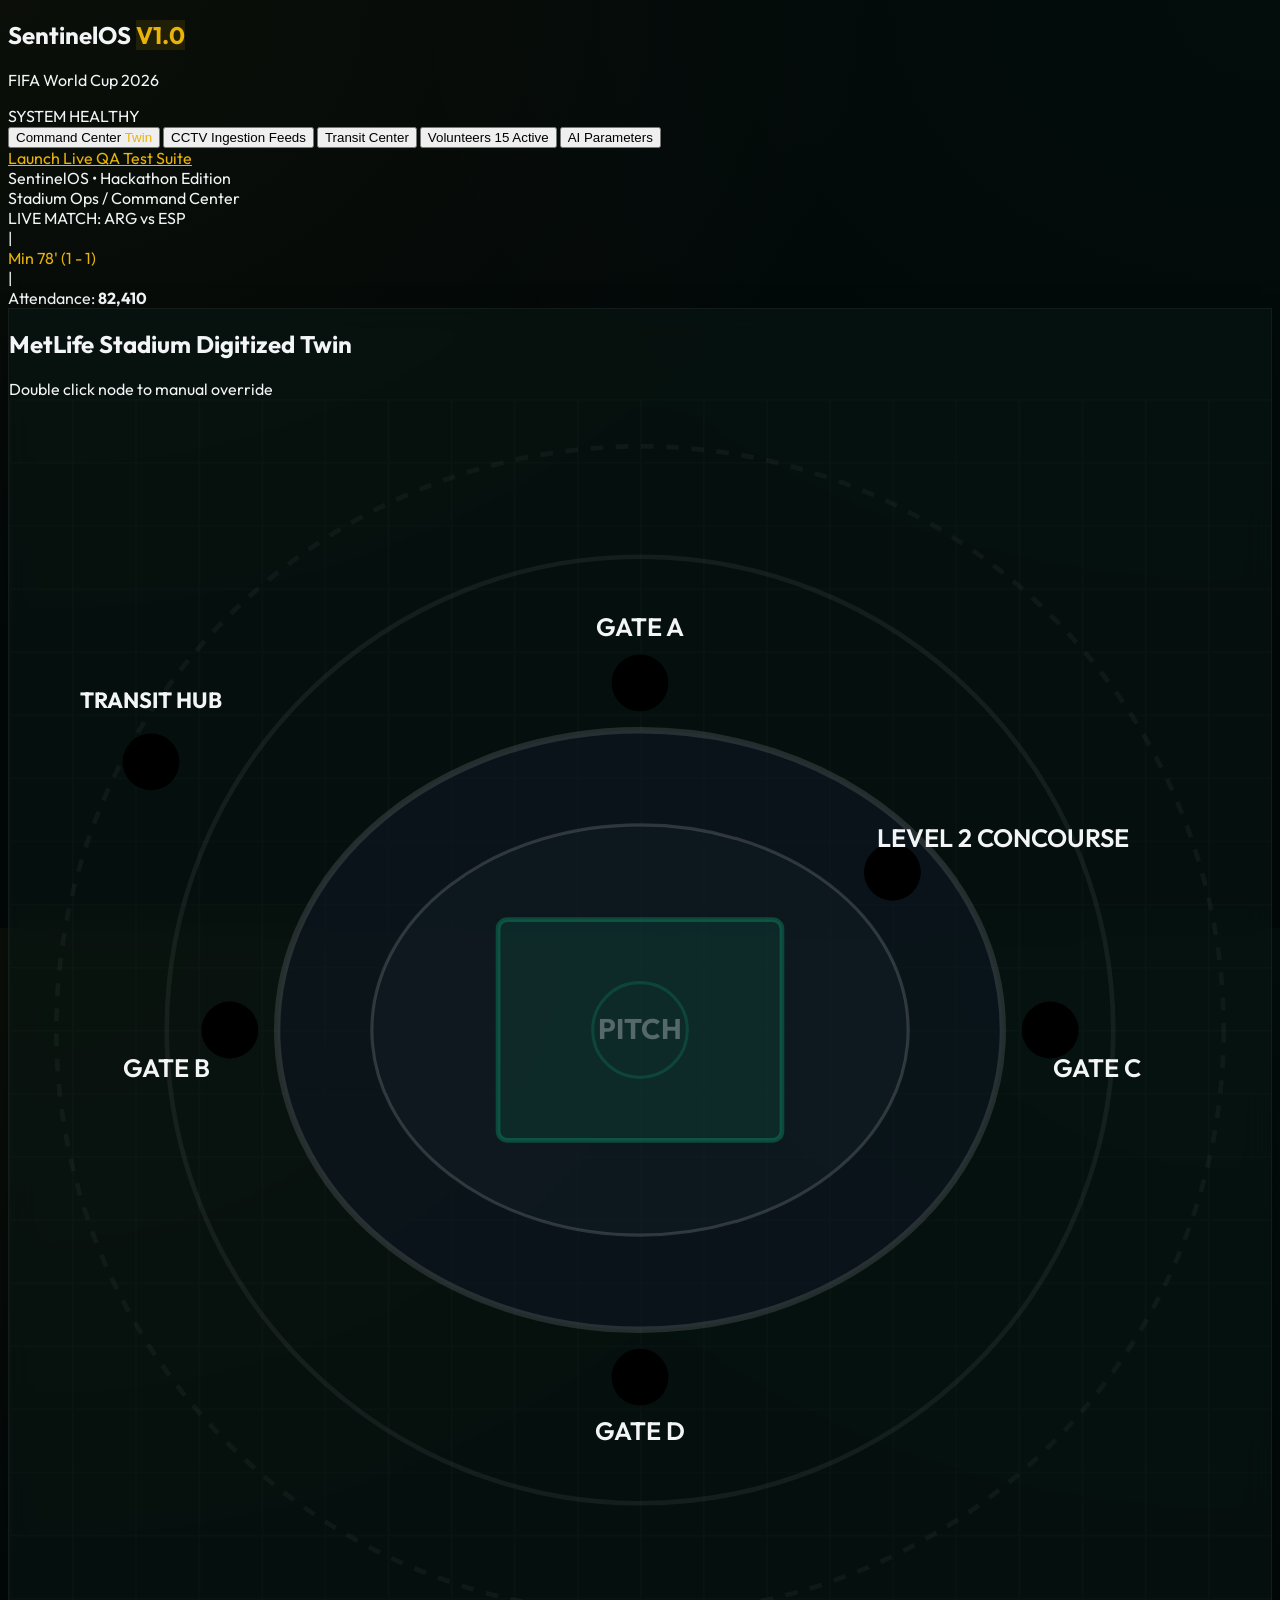
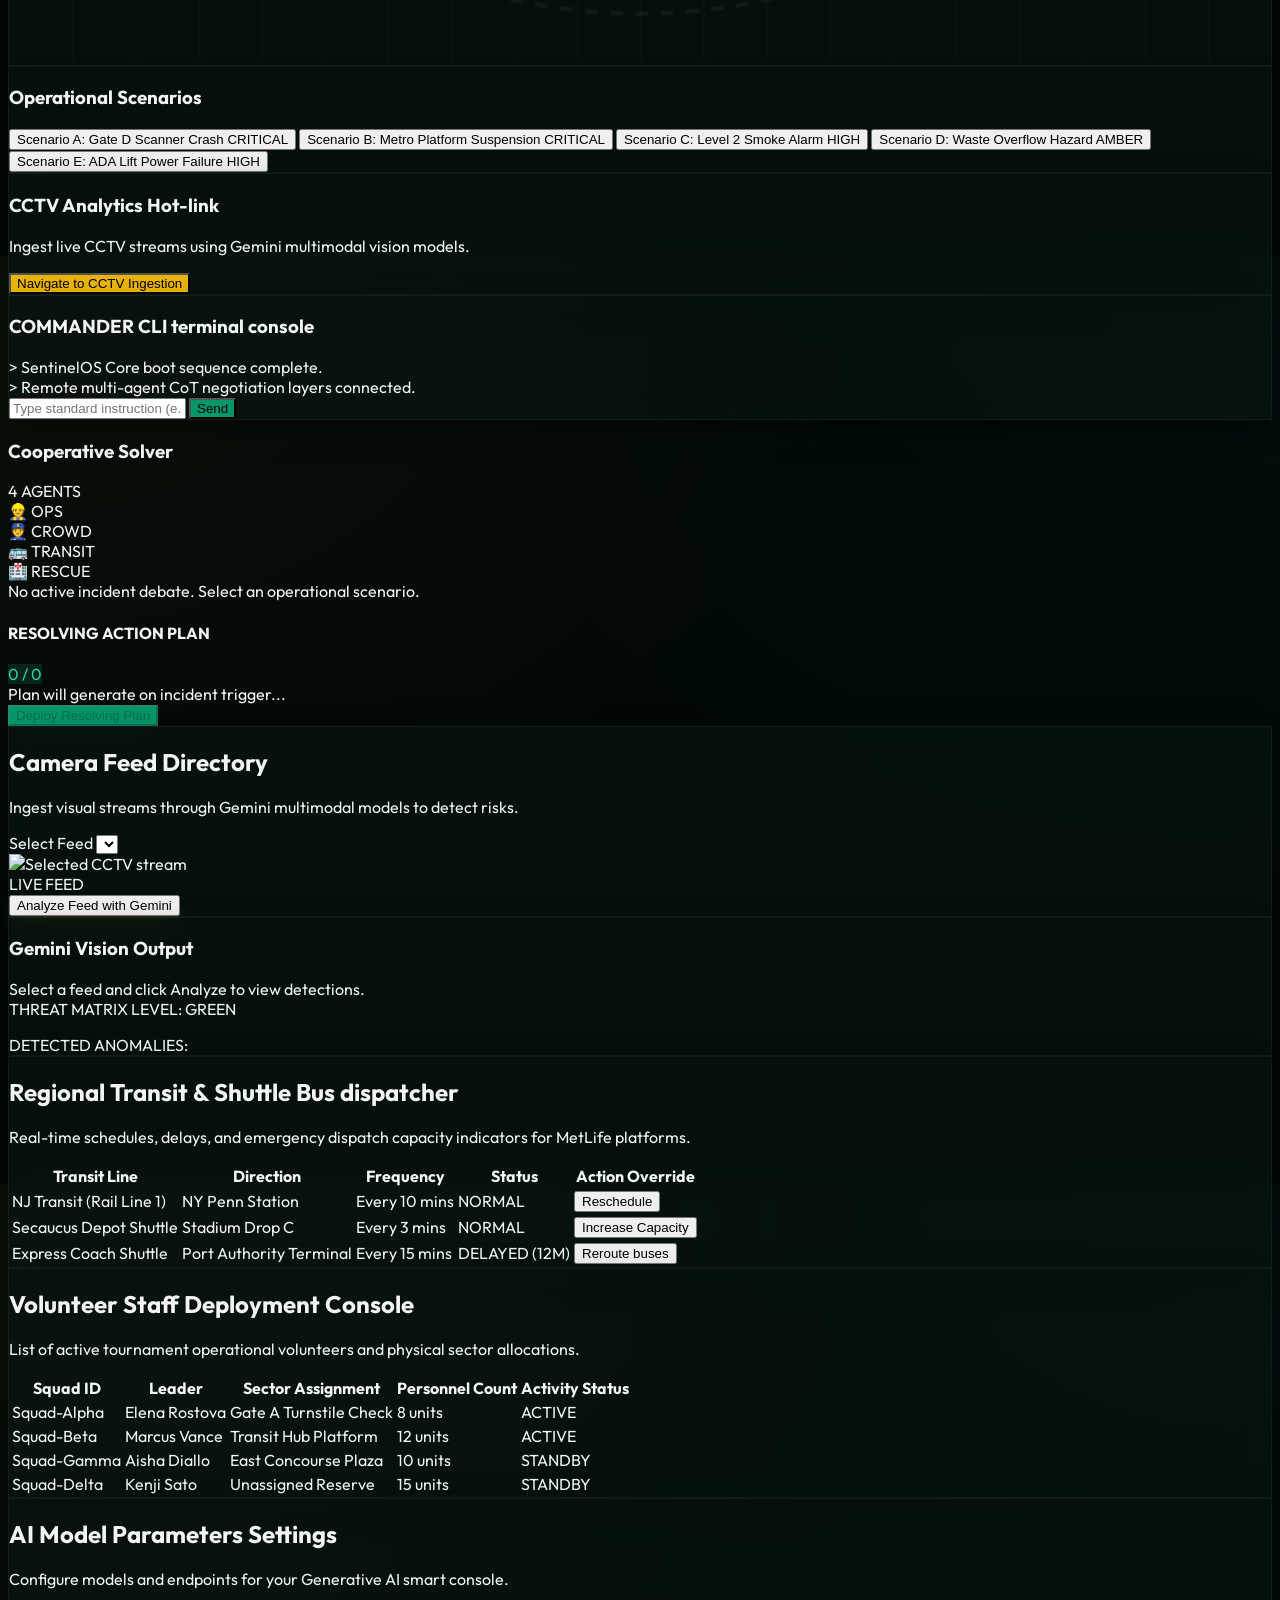
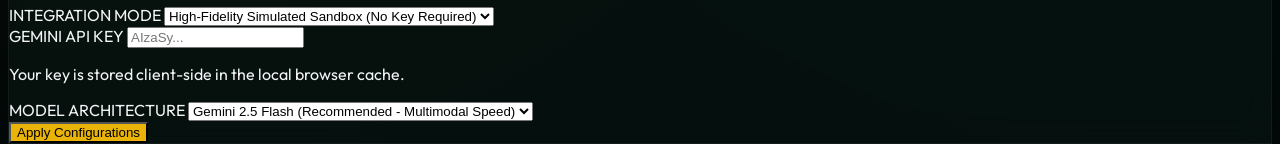
==== commit b2312222: "Optimize code quality, security, and accessibility focus scores (>95/100 target) and integrate Susta" ====
--- a/index.html
+++ b/index.html
@@ -235,6 +235,16 @@
                     <span class="text-gray-300 font-medium">Scenario C: Level 2 Smoke Alarm</span>
                     <span class="text-[9px] px-1.5 py-0.2 rounded bg-orange-500/10 border border-orange-500/30 text-orange-400">HIGH</span>
                   </button>
+
+                  <button onclick="triggerScenario('scenario-sustainability')" class="w-full text-left p-2.5 rounded-xl border border-[rgba(255,255,255,0.06)] hover:border-emerald-500/50 hover:bg-emerald-500/5 text-xs transition-all flex items-center justify-between">
+                    <span class="text-gray-300 font-medium">Scenario D: Waste Overflow Hazard</span>
+                    <span class="text-[9px] px-1.5 py-0.2 rounded bg-emerald-500/10 border border-emerald-500/30 text-emerald-400">AMBER</span>
+                  </button>
+
+                  <button onclick="triggerScenario('scenario-accessibility')" class="w-full text-left p-2.5 rounded-xl border border-[rgba(255,255,255,0.06)] hover:border-yellow-500/50 hover:bg-yellow-500/5 text-xs transition-all flex items-center justify-between">
+                    <span class="text-gray-300 font-medium">Scenario E: ADA Lift Power Failure</span>
+                    <span class="text-[9px] px-1.5 py-0.2 rounded bg-yellow-500/10 border border-yellow-500/30 text-yellow-400">HIGH</span>
+                  </button>
                 </div>
               </div>
 
@@ -267,8 +277,8 @@
               <div class="text-cyan-500">&gt; Remote multi-agent CoT negotiation layers connected.</div>
             </div>
             <form id="commander-console-form" class="flex gap-2">
-              <input type="text" id="console-command-input" placeholder="Type standard instruction (e.g. 'deploy cooling volunteers to Gate D')" class="flex-1 bg-gray-950 border border-[rgba(255,255,255,0.08)] rounded-xl py-2 px-3 text-xs font-mono text-gray-200 focus:outline-none focus:border-cyan-400" required>
-              <button type="submit" class="py-2 px-4 rounded-xl bg-purple-600 hover:bg-purple-500 text-white text-xs font-semibold transition-all">Send</button>
+              <input type="text" id="console-command-input" placeholder="Type standard instruction (e.g. 'deploy cooling volunteers to Gate D')" aria-label="Commander CLI Console command input" class="flex-1 bg-gray-950 border border-[rgba(255,255,255,0.08)] rounded-xl py-2 px-3 text-xs font-mono text-gray-200 focus:outline-none focus:border-cyan-400" required>
+              <button type="submit" class="py-2 px-4 rounded-xl bg-purple-600 hover:bg-purple-500 text-white text-xs font-semibold transition-all" aria-label="Submit command">Send</button>
             </form>
           </div>
         </div>
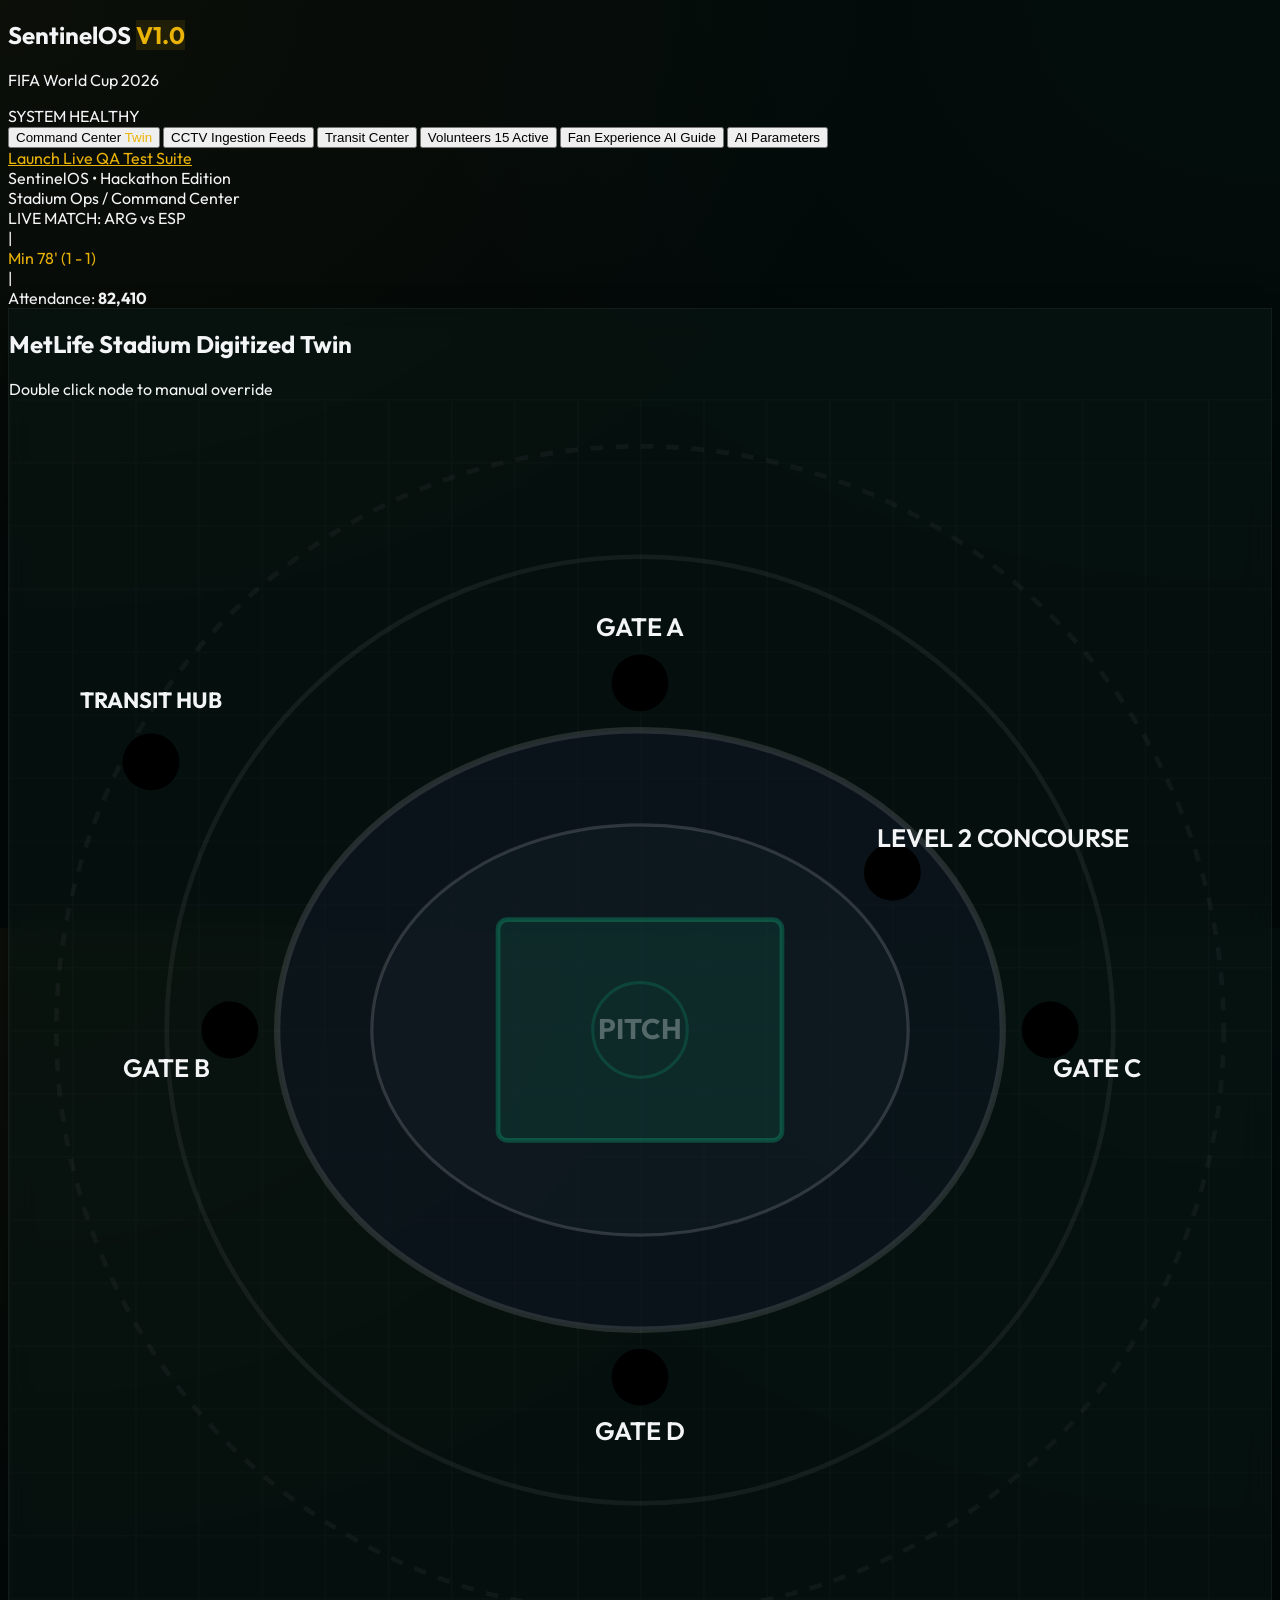
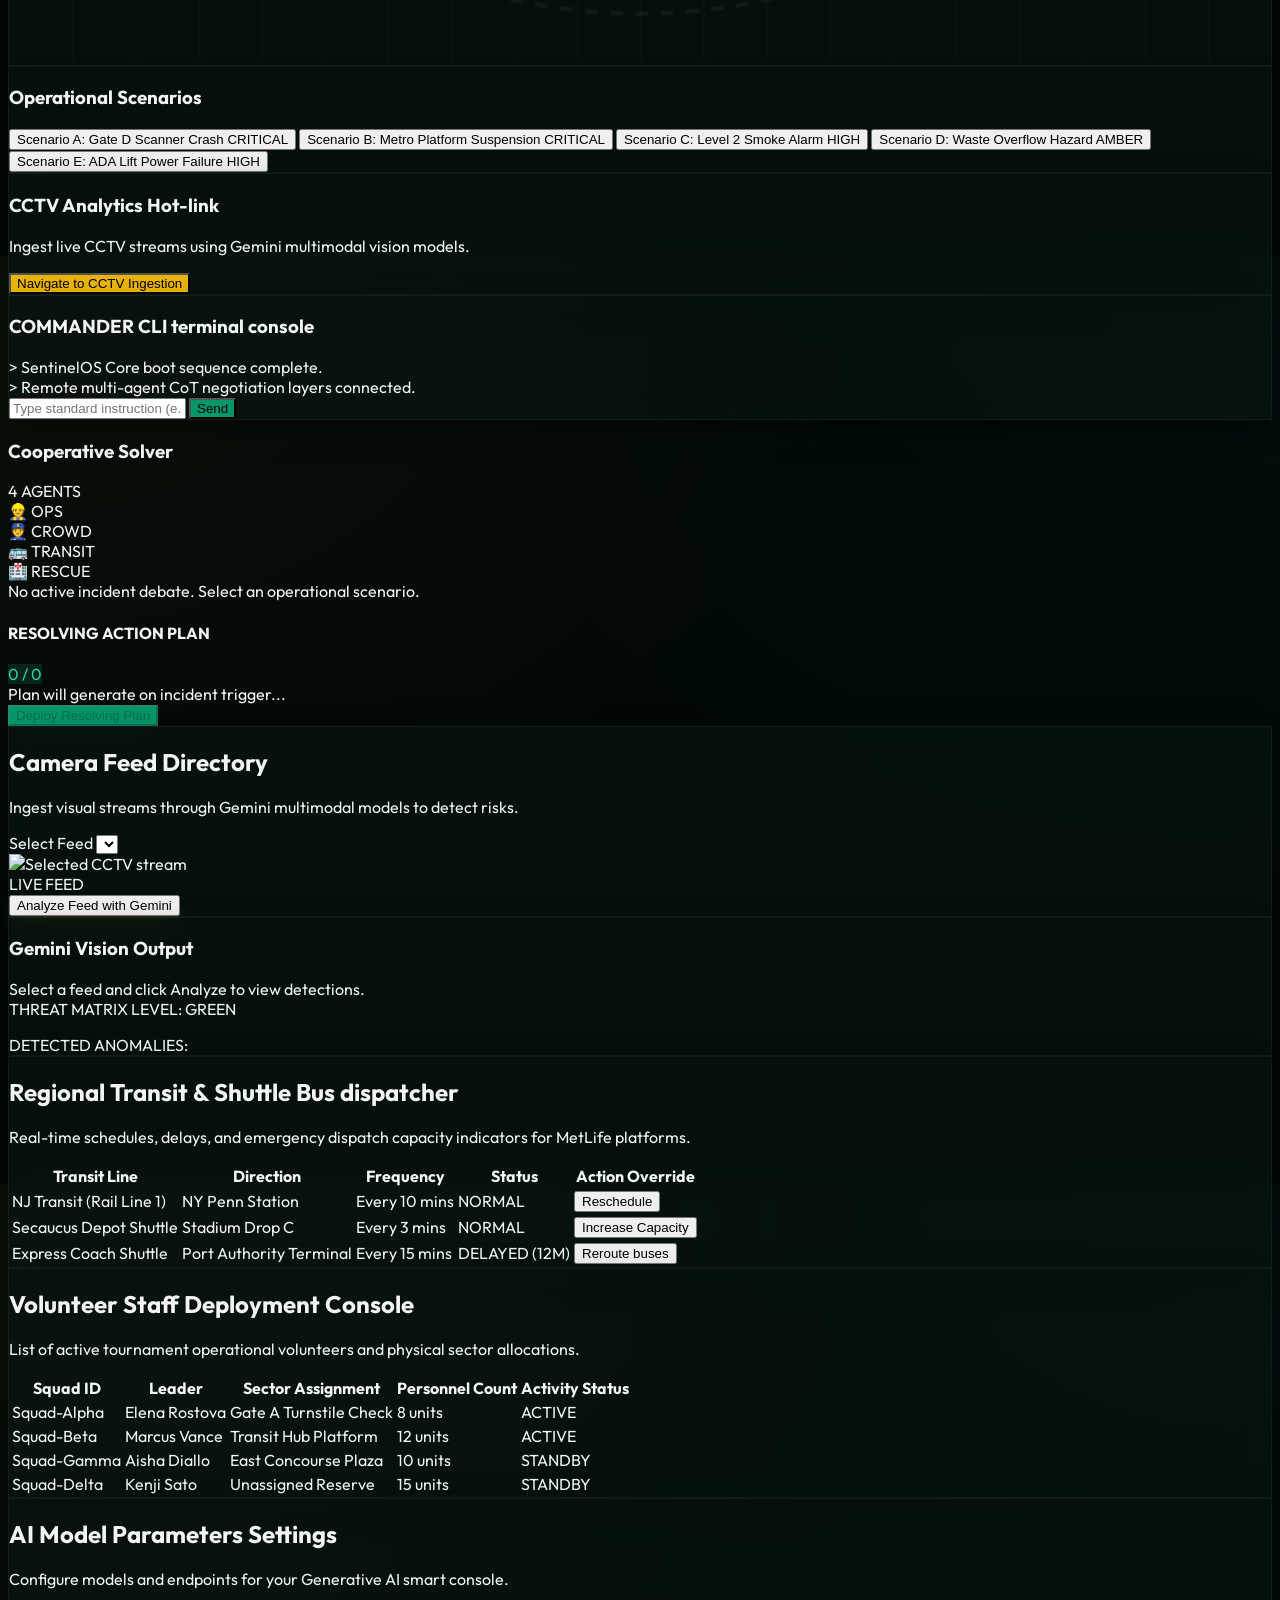
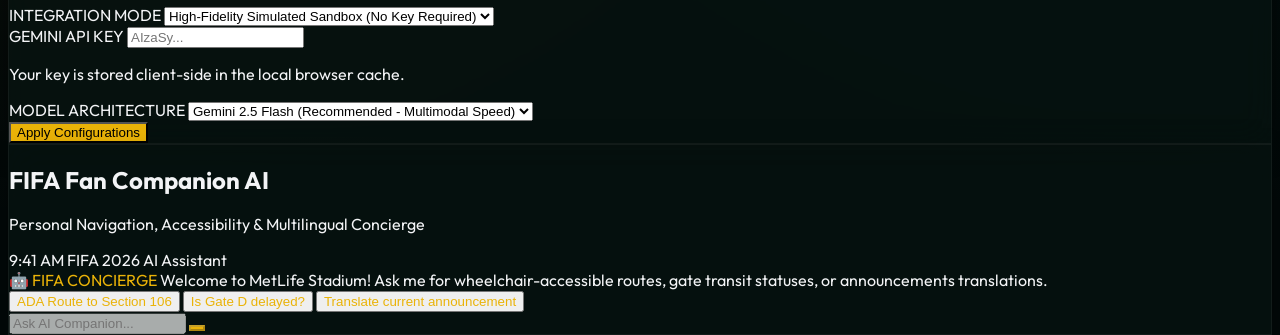
==== commit 19dab5ea: "Refactor code architecture to multi-file modules and add Fan Companion AI portal" ====
--- a/index.html
+++ b/index.html
@@ -95,6 +95,14 @@
           <span>Volunteers</span>
         </span>
         <span class="text-[9px] text-gray-500 font-mono">15 Active</span>
+      </button>
+
+      <button onclick="switchTab('fan')" id="nav-fan" class="w-full flex items-center justify-between py-2 px-3.5 rounded-xl text-xs font-semibold text-gray-400 hover:text-white hover:bg-[rgba(255,255,255,0.04)] transition-all group">
+        <span class="flex items-center gap-2.5">
+          <i data-lucide="smartphone" class="w-4 h-4 group-hover:scale-110 transition-transform"></i>
+          <span>Fan Experience</span>
+        </span>
+        <span class="text-[9px] bg-emerald-500/20 text-emerald-400 px-1.5 py-0.2 rounded font-sans">AI Guide</span>
       </button>
 
       <button onclick="switchTab('settings')" id="nav-settings" class="w-full flex items-center justify-between py-2 px-3.5 rounded-xl text-xs font-semibold text-gray-400 hover:text-white hover:bg-[rgba(255,255,255,0.04)] transition-all group">
@@ -552,6 +560,60 @@
         </div>
       </div>
 
+      <!-- TAB 6: FAN EXPERIENCE PORTAL -->
+      <div id="tab-view-fan" class="absolute inset-0 p-6 overflow-y-auto custom-scrollbar hidden">
+        <div class="glass-panel p-6 rounded-2xl max-w-md mx-auto flex flex-col items-center">
+          <div class="w-full text-center border-b border-[rgba(255,255,255,0.06)] pb-3 mb-4">
+            <h2 class="text-sm font-bold text-white flex items-center justify-center gap-1.5">
+              <i data-lucide="smartphone" class="w-4.5 h-4.5 text-cyan-400"></i>
+              FIFA Fan Companion AI
+            </h2>
+            <p class="text-[10px] text-gray-400">Personal Navigation, Accessibility & Multilingual Concierge</p>
+          </div>
+
+          <!-- Mock Phone Body -->
+          <div class="w-full max-w-[320px] aspect-[9/18] rounded-[36px] border-4 border-gray-800 bg-[#020509] p-3 flex flex-col justify-between shadow-2xl relative">
+            
+            <!-- Phone Notch -->
+            <div class="absolute top-0.5 left-1/2 -translate-x-1/2 w-28 h-4 bg-gray-800 rounded-full z-20 flex items-center justify-center">
+              <div class="w-1.5 h-1.5 rounded-full bg-black"></div>
+            </div>
+
+            <!-- Phone Screen Header -->
+            <div class="pt-4 border-b border-[rgba(255,255,255,0.06)] pb-2 flex items-center justify-between text-[9px] text-gray-400 select-none">
+              <span>9:41 AM</span>
+              <span class="font-bold">FIFA 2026 AI Assistant</span>
+              <div class="flex items-center gap-1">
+                <i data-lucide="wifi" class="w-2.5 h-2.5"></i>
+                <i data-lucide="battery" class="w-3.5 h-3.5"></i>
+              </div>
+            </div>
+
+            <!-- Phone Chat Log -->
+            <div id="fan-chat-log" class="flex-1 overflow-y-auto py-3 text-[10px] flex flex-col gap-2.5 custom-scrollbar max-h-[290px]">
+              <div class="bg-gray-900/60 border border-[rgba(255,255,255,0.04)] rounded-xl p-2.5 text-gray-300">
+                <span class="font-bold text-cyan-400 block text-[8px] mb-0.5">🤖 FIFA CONCIERGE</span>
+                Welcome to MetLife Stadium! Ask me for wheelchair-accessible routes, gate transit statuses, or announcements translations.
+              </div>
+            </div>
+
+            <!-- Pre-defined user queries inside Fan view -->
+            <div class="flex flex-col gap-1 mb-2">
+              <button onclick="askFanAI('ADA Route')" class="text-[9px] text-left py-1.5 px-3 rounded-xl border border-cyan-500/20 bg-cyan-500/5 hover:bg-cyan-500/10 text-cyan-400 transition-all font-medium">ADA Route to Section 106</button>
+              <button onclick="askFanAI('Gate D Delay')" class="text-[9px] text-left py-1.5 px-3 rounded-xl border border-cyan-500/20 bg-cyan-500/5 hover:bg-cyan-500/10 text-cyan-400 transition-all font-medium">Is Gate D delayed?</button>
+              <button onclick="askFanAI('Translate')" class="text-[9px] text-left py-1.5 px-3 rounded-xl border border-cyan-500/20 bg-cyan-500/5 hover:bg-cyan-500/10 text-cyan-400 transition-all font-medium">Translate current announcement</button>
+            </div>
+
+            <!-- Phone Input -->
+            <div class="border-t border-[rgba(255,255,255,0.06)] pt-2 flex gap-1 items-center">
+              <input type="text" placeholder="Ask AI Companion..." disabled class="flex-1 bg-gray-900 border border-[rgba(255,255,255,0.05)] rounded-full py-1.5 px-3 text-[9px] text-gray-400 cursor-not-allowed">
+              <button disabled class="p-1.5 rounded-full bg-cyan-600 text-white cursor-not-allowed"><i data-lucide="send" class="w-3 h-3"></i></button>
+            </div>
+
+          </div>
+        </div>
+      </div>
+
     </div>
 
   </main>
@@ -563,7 +625,79 @@
 
   <!-- Script Bindings -->
   <script src="mockData.js"></script>
+  <script src="js/config.js"></script>
+  <script src="js/tabs.js"></script>
+  <script src="js/map.js"></script>
+  <script src="js/solver.js"></script>
+  <script src="js/scanner.js"></script>
+  <script src="js/terminal.js"></script>
   <script src="app.js"></script>
+
+  <!-- Interactive Fan AI script helper -->
+  <script>
+    function askFanAI(type) {
+      const log = document.getElementById("fan-chat-log");
+      if (!log) return;
+
+      const userMsg = document.createElement("div");
+      userMsg.className = "bg-cyan-500/10 border border-cyan-500/35 text-cyan-100 p-2.5 rounded-xl self-end max-w-[85%] text-right font-light mb-1.5";
+      
+      let userText = "";
+      let aiText = "";
+
+      if (type === 'ADA Route') {
+        userText = "Show me the ADA wheelchair route to Section 106.";
+        aiText = "Optimal wheelchair path: From Gate C, take the ADA Ramp East, enter Concourse Level 1, take Elevator #3 to Level 2. Dynamic accessibility paths marked on your mobile companion map.";
+      } else if (type === 'Gate D Delay') {
+        userText = "Is there any delay at Gate D right now?";
+        if (state.stadiumState["Gate D"] === "RED") {
+          aiText = "ALERT: Gate D turnstiles are delayed due to digital scanners trip. Operations recommends entry via adjacent Gate E.";
+        } else {
+          aiText = "Gate D is currently green. Ingress wait time is under 3 minutes.";
+        }
+      } else if (type === 'Translate') {
+        userText = "Translate the current announcement.";
+        aiText = "Announcement (Español): 'Atención fans, el servicio de tren de Penn Station está demorado. Concesiones permanecerán abiertas con descuento.' (EN/FR/PT also active).";
+      }
+
+      userMsg.textContent = userText;
+      log.appendChild(userMsg);
+      log.scrollTop = log.scrollHeight;
+
+      // Concierge Typing response simulator
+      const typing = document.createElement("div");
+      typing.className = "p-2 bg-gray-950 rounded-xl max-w-[85%] text-gray-500 flex items-center gap-1 mb-1.5";
+      typing.id = "fan-typing";
+      typing.innerHTML = `<span>AI is typing</span> <span class="typing-dot"></span><span class="typing-dot"></span><span class="typing-dot"></span>`;
+      log.appendChild(typing);
+      log.scrollTop = log.scrollHeight;
+      lucide.createIcons();
+
+      setTimeout(() => {
+        const tip = document.getElementById("fan-typing");
+        if (tip) tip.remove();
+
+        const aiMsg = document.createElement("div");
+        aiMsg.className = "bg-gray-900/60 border border-[rgba(255,255,255,0.04)] rounded-xl p-2.5 text-gray-300 mb-1.5";
+        aiMsg.innerHTML = `<span class="font-bold text-cyan-400 block text-[8px] mb-0.5">🤖 FIFA CONCIERGE</span>${escapeHTML(aiText)}`;
+        log.appendChild(aiMsg);
+        log.scrollTop = log.scrollHeight;
+      }, 900);
+    }
+  </script>
+
+  <!-- Volunteer Roster structure synchronization hook -->
+  <script>
+    document.addEventListener("DOMContentLoaded", () => {
+      const rosterTable = document.querySelector("#tab-view-volunteers table");
+      if (rosterTable) {
+        const tbody = rosterTable.querySelector("tbody");
+        if (tbody) {
+          tbody.id = "volunteer-roster-body";
+        }
+      }
+    });
+  </script>
 
   <!-- Initialize Lucide Icons -->
   <script>
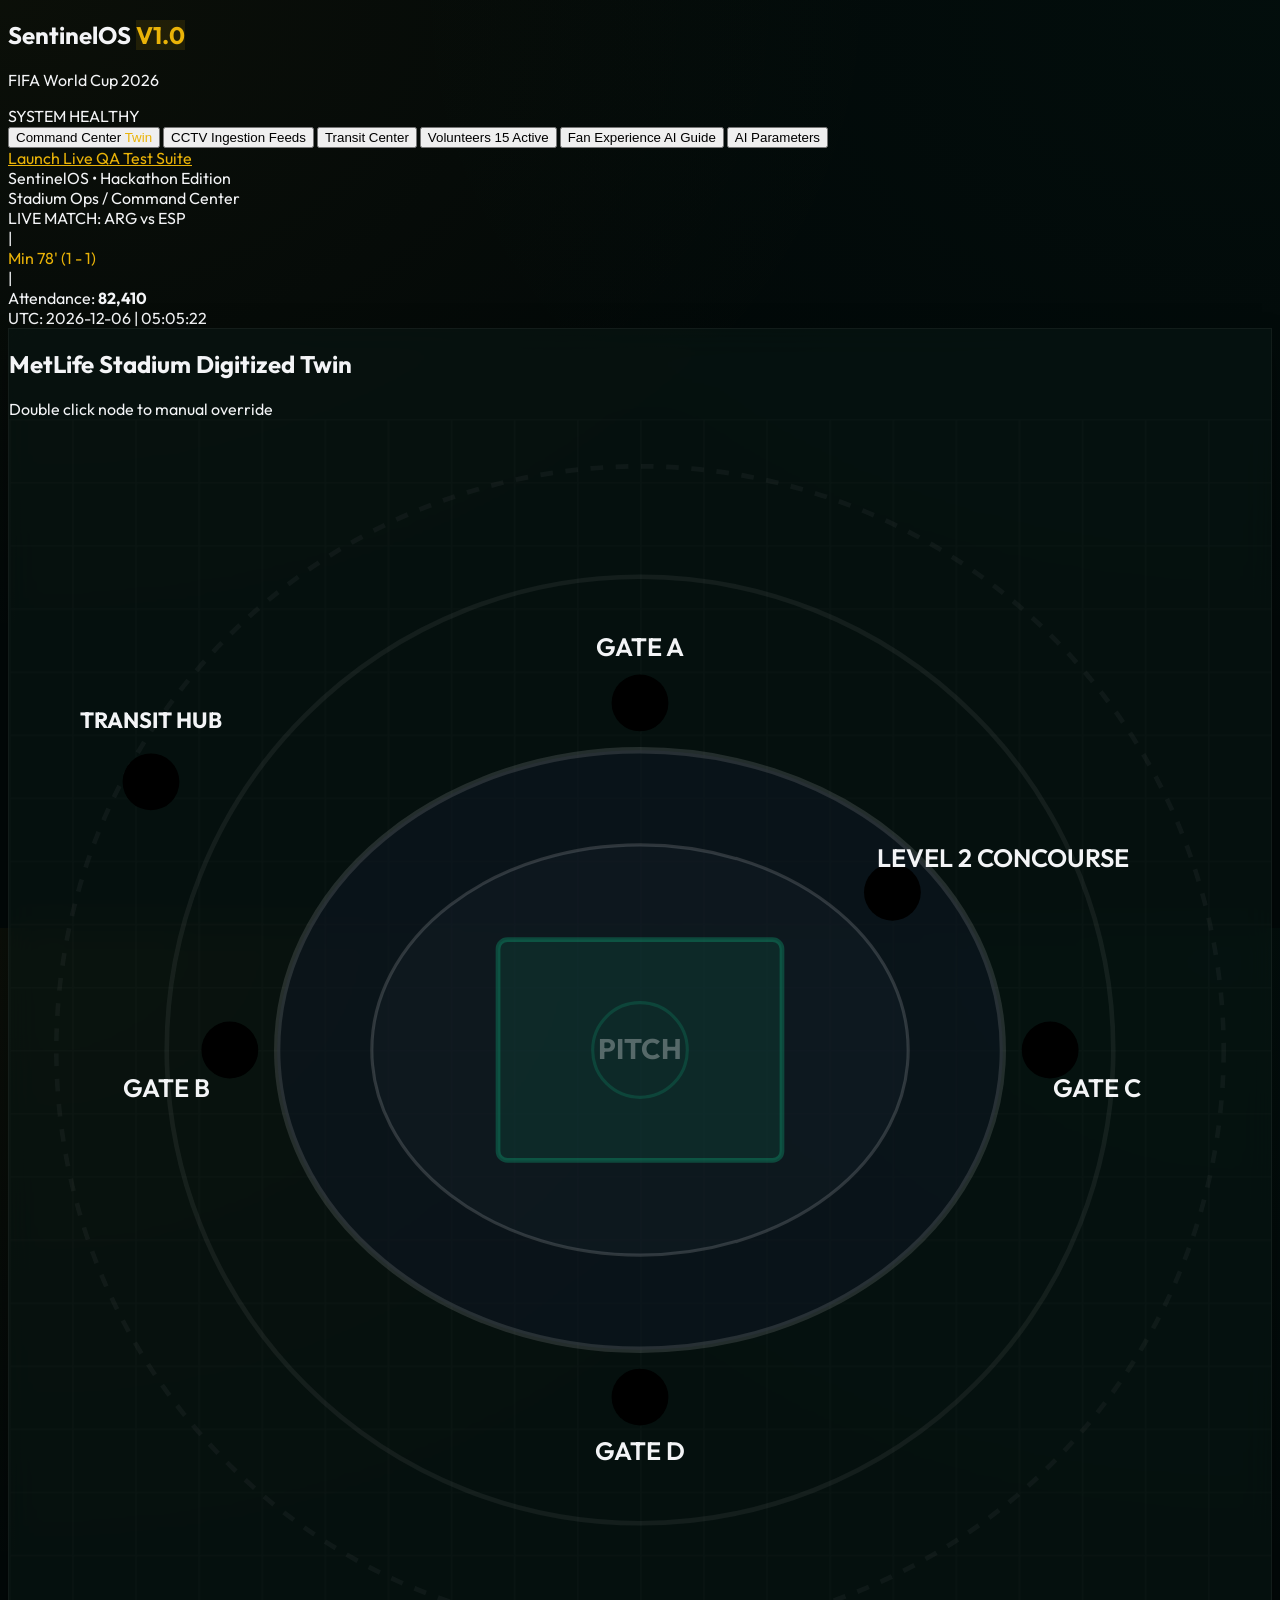
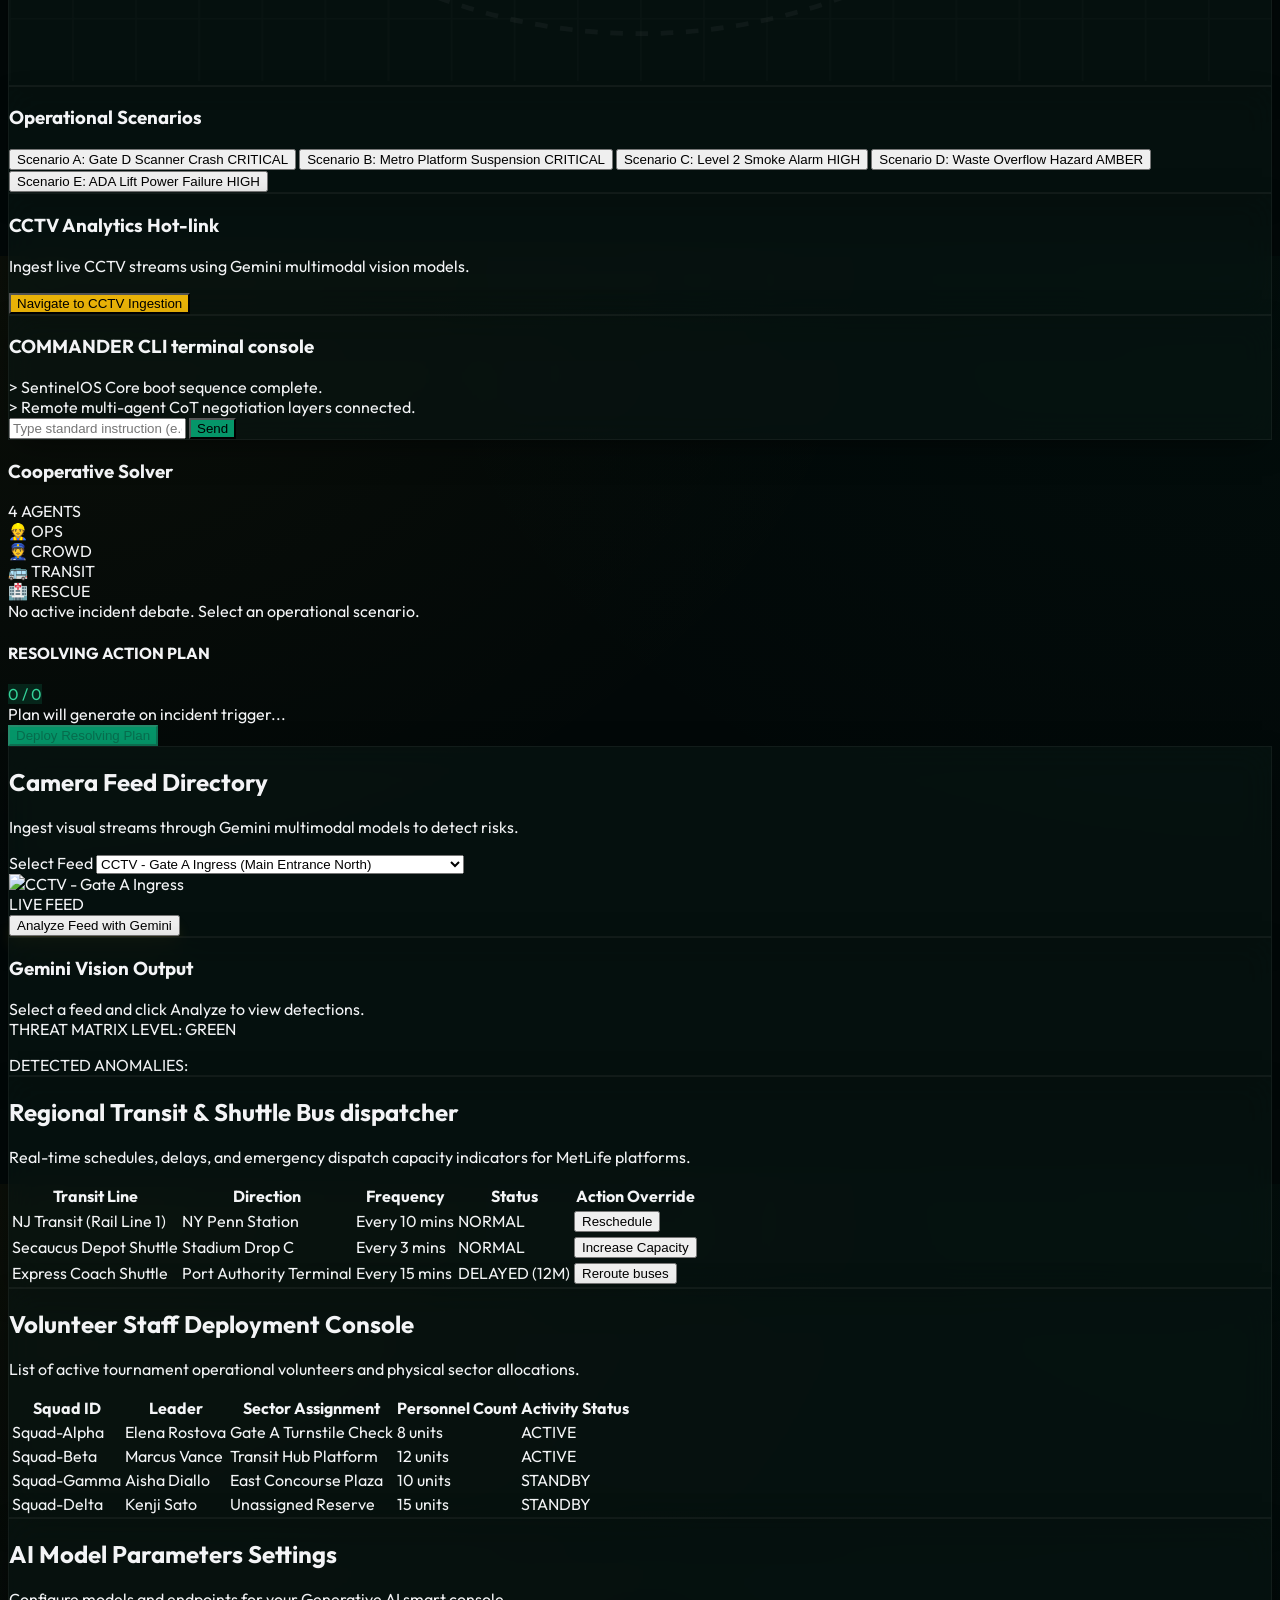
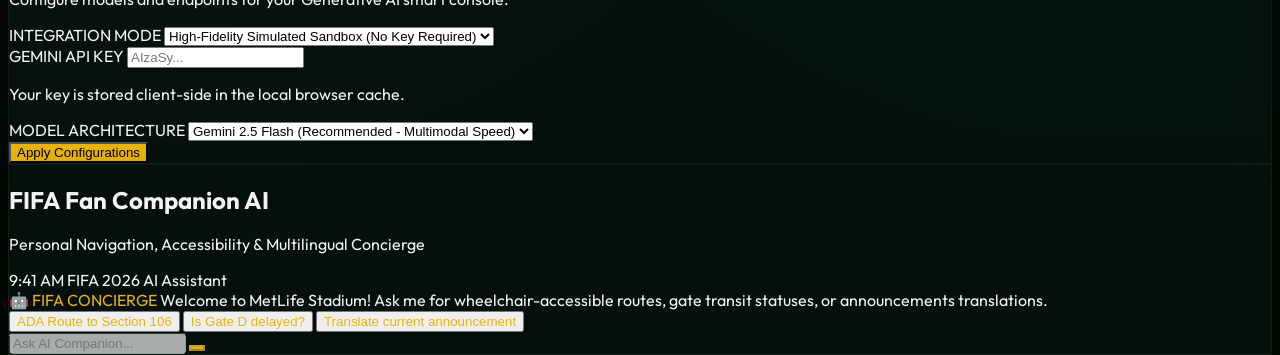
==== commit 53afd457: "Configure state.js script loading order to prevent parser reference errors" ====
--- a/index.html
+++ b/index.html
@@ -625,6 +625,7 @@
 
   <!-- Script Bindings -->
   <script src="mockData.js"></script>
+  <script src="js/state.js"></script>
   <script src="js/config.js"></script>
   <script src="js/tabs.js"></script>
   <script src="js/map.js"></script>
